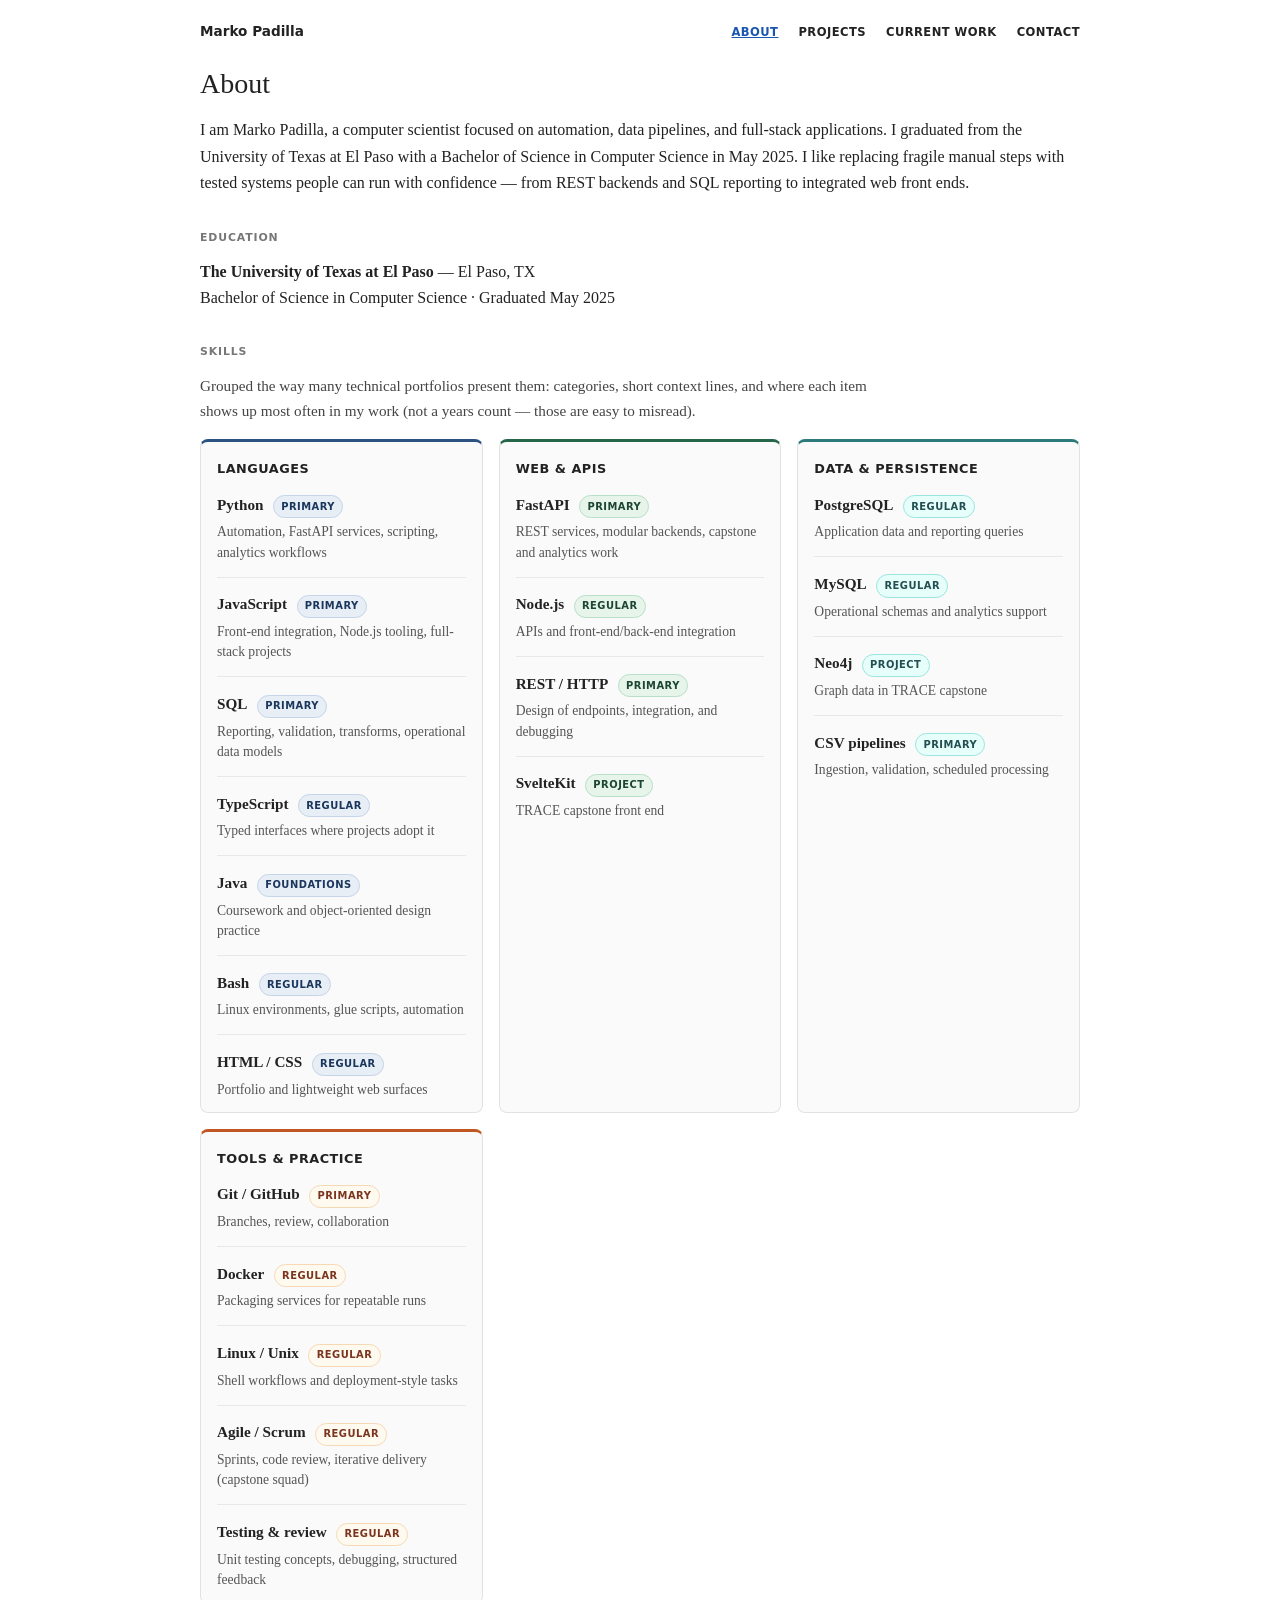
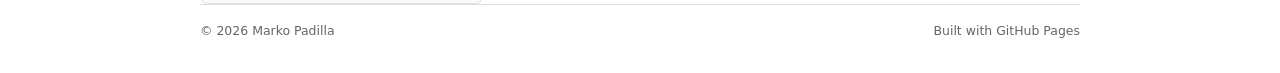
==== about.html @ afd7d0a5 "remove fedex experience from about me" ====
<!DOCTYPE html>
<html lang="en">
<head>
  <meta charset="utf-8">
  <meta name="viewport" content="width=device-width, initial-scale=1">
  <title>About — Marko Padilla</title>
  <link rel="stylesheet" href="styles.css">
</head>
<body>
  <div class="page page--wide">
    <nav class="top-nav" aria-label="Main">
      <a class="nav-brand" href="index.html">Marko Padilla</a>
      <ul class="nav-links">
        <li><a href="about.html" aria-current="page">About</a></li>
        <li><a href="projects.html">Projects</a></li>
        <li><a href="current.html">Current work</a></li>
        <li><a href="contact.html">Contact</a></li>
      </ul>
    </nav>

    <main class="inner-page inner-page--wide">
      <h1 class="page-title">About</h1>

      <p>
        I am Marko Padilla, a computer scientist focused on automation, data pipelines, and
        full-stack applications. I graduated from the University of Texas at El Paso with a
        Bachelor of Science in Computer Science in May 2025. I like replacing fragile manual steps
        with tested systems people can run with confidence — from REST backends and SQL reporting
        to integrated web front ends.
      </p>

      <h2 class="section-label">Education</h2>
      <p>
        <strong>The University of Texas at El Paso</strong> — El Paso, TX<br>
        Bachelor of Science in Computer Science · Graduated May 2025
      </p>

      <h2 class="section-label" id="skills">Skills</h2>
      <p class="skills-intro">
        Grouped the way many technical portfolios present them: categories, short context lines,
        and where each item shows up most often in my work (not a years count — those are easy to misread).
      </p>

      <div class="skills-grid">
        <article class="skill-card skill-card--lang">
          <h3 class="skill-card-heading">Languages</h3>
          <ul class="skill-items">
            <li>
              <div class="skill-row">
                <span class="skill-name">Python</span>
                <span class="skill-badge">Primary</span>
              </div>
              <p class="skill-note">Automation, FastAPI services, scripting, analytics workflows</p>
            </li>
            <li>
              <div class="skill-row">
                <span class="skill-name">JavaScript</span>
                <span class="skill-badge">Primary</span>
              </div>
              <p class="skill-note">Front-end integration, Node.js tooling, full-stack projects</p>
            </li>
            <li>
              <div class="skill-row">
                <span class="skill-name">SQL</span>
                <span class="skill-badge">Primary</span>
              </div>
              <p class="skill-note">Reporting, validation, transforms, operational data models</p>
            </li>
            <li>
              <div class="skill-row">
                <span class="skill-name">TypeScript</span>
                <span class="skill-badge">Regular</span>
              </div>
              <p class="skill-note">Typed interfaces where projects adopt it</p>
            </li>
            <li>
              <div class="skill-row">
                <span class="skill-name">Java</span>
                <span class="skill-badge">Foundations</span>
              </div>
              <p class="skill-note">Coursework and object-oriented design practice</p>
            </li>
            <li>
              <div class="skill-row">
                <span class="skill-name">Bash</span>
                <span class="skill-badge">Regular</span>
              </div>
              <p class="skill-note">Linux environments, glue scripts, automation</p>
            </li>
            <li>
              <div class="skill-row">
                <span class="skill-name">HTML / CSS</span>
                <span class="skill-badge">Regular</span>
              </div>
              <p class="skill-note">Portfolio and lightweight web surfaces</p>
            </li>
          </ul>
        </article>

        <article class="skill-card skill-card--web">
          <h3 class="skill-card-heading">Web &amp; APIs</h3>
          <ul class="skill-items">
            <li>
              <div class="skill-row">
                <span class="skill-name">FastAPI</span>
                <span class="skill-badge">Primary</span>
              </div>
              <p class="skill-note">REST services, modular backends, capstone and analytics work</p>
            </li>
            <li>
              <div class="skill-row">
                <span class="skill-name">Node.js</span>
                <span class="skill-badge">Regular</span>
              </div>
              <p class="skill-note">APIs and front-end/back-end integration</p>
            </li>
            <li>
              <div class="skill-row">
                <span class="skill-name">REST / HTTP</span>
                <span class="skill-badge">Primary</span>
              </div>
              <p class="skill-note">Design of endpoints, integration, and debugging</p>
            </li>
            <li>
              <div class="skill-row">
                <span class="skill-name">SvelteKit</span>
                <span class="skill-badge">Project</span>
              </div>
              <p class="skill-note">TRACE capstone front end</p>
            </li>
          </ul>
        </article>

        <article class="skill-card skill-card--data">
          <h3 class="skill-card-heading">Data &amp; persistence</h3>
          <ul class="skill-items">
            <li>
              <div class="skill-row">
                <span class="skill-name">PostgreSQL</span>
                <span class="skill-badge">Regular</span>
              </div>
              <p class="skill-note">Application data and reporting queries</p>
            </li>
            <li>
              <div class="skill-row">
                <span class="skill-name">MySQL</span>
                <span class="skill-badge">Regular</span>
              </div>
              <p class="skill-note">Operational schemas and analytics support</p>
            </li>
            <li>
              <div class="skill-row">
                <span class="skill-name">Neo4j</span>
                <span class="skill-badge">Project</span>
              </div>
              <p class="skill-note">Graph data in TRACE capstone</p>
            </li>
            <li>
              <div class="skill-row">
                <span class="skill-name">CSV pipelines</span>
                <span class="skill-badge">Primary</span>
              </div>
              <p class="skill-note">Ingestion, validation, scheduled processing</p>
            </li>
          </ul>
        </article>

        <article class="skill-card skill-card--tools">
          <h3 class="skill-card-heading">Tools &amp; practice</h3>
          <ul class="skill-items">
            <li>
              <div class="skill-row">
                <span class="skill-name">Git / GitHub</span>
                <span class="skill-badge">Primary</span>
              </div>
              <p class="skill-note">Branches, review, collaboration</p>
            </li>
            <li>
              <div class="skill-row">
                <span class="skill-name">Docker</span>
                <span class="skill-badge">Regular</span>
              </div>
              <p class="skill-note">Packaging services for repeatable runs</p>
            </li>
            <li>
              <div class="skill-row">
                <span class="skill-name">Linux / Unix</span>
                <span class="skill-badge">Regular</span>
              </div>
              <p class="skill-note">Shell workflows and deployment-style tasks</p>
            </li>
            <li>
              <div class="skill-row">
                <span class="skill-name">Agile / Scrum</span>
                <span class="skill-badge">Regular</span>
              </div>
              <p class="skill-note">Sprints, code review, iterative delivery (capstone squad)</p>
            </li>
            <li>
              <div class="skill-row">
                <span class="skill-name">Testing &amp; review</span>
                <span class="skill-badge">Regular</span>
              </div>
              <p class="skill-note">Unit testing concepts, debugging, structured feedback</p>
            </li>
          </ul>
        </article>
      </div>
    </main>

    <footer class="site-footer">
      <p class="footer-left">
        © 2026 Marko Padilla
      </p>
      <p class="footer-right">Built with GitHub Pages</p>
    </footer>
  </div>
</body>
</html>
---- styles.css ----
/* Inspired by a clean academic layout — tweak colors and fonts here */

html {
  height: 100%;
  scroll-behavior: smooth;
}

* {
  box-sizing: border-box;
}

body {
  margin: 0;
  min-height: 100%;
  display: flex;
  flex-direction: column;
  font-family: Georgia, "Times New Roman", serif;
  font-size: 1rem;
  line-height: 1.65;
  color: #222;
  background: #fff;
}

.page {
  flex: 1;
  display: flex;
  flex-direction: column;
  width: 100%;
  min-height: 100vh;
  max-width: 52rem;
  margin: 0 auto;
  padding: 1.25rem 1.5rem 2rem;
}

/* ——— Top navigation ——— */

.top-nav {
  display: flex;
  flex-wrap: wrap;
  align-items: baseline;
  justify-content: space-between;
  gap: 0.75rem 1.5rem;
  padding-bottom: 1.5rem;
  font-family: system-ui, -apple-system, "Segoe UI", Roboto, sans-serif;
  font-size: 0.85rem;
}

.nav-brand {
  font-weight: 600;
  color: #222;
  text-decoration: none;
}

.nav-brand:hover {
  text-decoration: underline;
}

.nav-links {
  display: flex;
  flex-wrap: wrap;
  gap: 0.75rem 1.25rem;
  list-style: none;
  margin: 0;
  padding: 0;
}

.nav-links a {
  color: #222;
  text-decoration: none;
  letter-spacing: 0.04em;
  text-transform: uppercase;
  font-size: 0.72rem;
  font-weight: 600;
}

.nav-links a:hover {
  text-decoration: underline;
}

.nav-links a[aria-current="page"] {
  color: #1a56b0;
  text-decoration: underline;
}

/* ——— Inner pages (about, projects, …) ——— */

.inner-page {
  max-width: 40rem;
}

.page-title {
  font-size: clamp(1.35rem, 3vw, 1.75rem);
  font-weight: normal;
  margin: 0 0 1rem;
  line-height: 1.25;
}

.inner-page p {
  margin: 0.75rem 0 0;
}

.inner-page p:first-of-type {
  margin-top: 0;
}

.inner-page .plain-list {
  margin-top: 0.5rem;
}

.inner-page h2.section-label {
  margin-top: 2rem;
}

.inner-page .update-meta:first-of-type {
  margin-top: 0.5rem !important;
}

.page--wide {
  max-width: 58rem;
}

.inner-page--wide {
  max-width: none;
}

/* ——— Skills grid (About page) ——— */

.skills-intro {
  font-size: 0.95rem;
  color: #444;
  max-width: 44rem;
}

.skills-grid {
  display: grid;
  grid-template-columns: repeat(auto-fill, minmax(15.5rem, 1fr));
  gap: 1rem;
  margin-top: 1rem;
}

.skill-card {
  --accent: #4a6fa5;
  background: #fafafa;
  border: 1px solid #e2e2e2;
  border-radius: 8px;
  padding: 1rem 1rem 0.75rem;
  border-top: 3px solid var(--accent);
}

.skill-card--lang {
  --accent: #2c5282;
}

.skill-card--web {
  --accent: #276749;
}

.skill-card--data {
  --accent: #2c7a7b;
}

.skill-card--tools {
  --accent: #c05621;
}

.skill-card-heading {
  font-family: system-ui, -apple-system, "Segoe UI", Roboto, sans-serif;
  font-size: 0.8rem;
  font-weight: 700;
  letter-spacing: 0.04em;
  text-transform: uppercase;
  margin: 0 0 0.75rem;
  color: #222;
}

.skill-items {
  list-style: none;
  margin: 0;
  padding: 0;
}

.skill-items > li {
  padding-bottom: 0.85rem;
  margin-bottom: 0.85rem;
  border-bottom: 1px solid #e8e8e8;
}

.skill-items > li:last-child {
  border-bottom: none;
  margin-bottom: 0;
  padding-bottom: 0;
}

.skill-row {
  display: flex;
  flex-wrap: wrap;
  align-items: baseline;
  gap: 0.4rem 0.6rem;
}

.skill-name {
  font-weight: bold;
  font-size: 0.95rem;
}

.skill-badge {
  font-family: system-ui, -apple-system, "Segoe UI", Roboto, sans-serif;
  font-size: 0.62rem;
  font-weight: 600;
  letter-spacing: 0.05em;
  text-transform: uppercase;
  padding: 0.15rem 0.45rem;
  border-radius: 999px;
  background: #e8eef5;
  color: #1a365d;
  border: 1px solid #c5d4e8;
}

.skill-card--web .skill-badge {
  background: #e6f4ea;
  color: #1c4532;
  border-color: #b8e0c8;
}

.skill-card--data .skill-badge {
  background: #e6fffa;
  color: #234e52;
  border-color: #9ae6de;
}

.skill-card--tools .skill-badge {
  background: #fffaf0;
  color: #7b341e;
  border-color: #f6d9b4;
}

.skill-note {
  margin: 0.25rem 0 0 !important;
  font-size: 0.85rem;
  color: #555;
  line-height: 1.5;
}

/* ——— Hero (no photo — text only) ——— */

.hero-title {
  font-size: clamp(1.75rem, 4vw, 2.35rem);
  font-weight: normal;
  margin: 0 0 0.35rem;
  line-height: 1.2;
}

.hero-sub {
  margin: 0 0 1.25rem;
  font-family: system-ui, -apple-system, "Segoe UI", Roboto, sans-serif;
  font-size: 0.72rem;
  font-weight: 600;
  letter-spacing: 0.06em;
  text-transform: uppercase;
  color: #1a56b0;
  line-height: 1.5;
  max-width: 36rem;
}

.hero-intro {
  max-width: 36rem;
}

.hero-intro p {
  margin: 0 0 1.25rem;
}

.hero-intro a {
  color: #1a56b0;
}

.hero--home {
  flex: 1 1 auto;
  display: flex;
  flex-direction: column;
}

.hero--home .hero-sub {
  margin-bottom: 1.25rem;
}

.home-facts {
  list-style: none;
  margin: 0 0 1.75rem;
  padding: 0;
  display: flex;
  flex-wrap: wrap;
  align-items: center;
  gap: 0.35rem 0.75rem;
  font-family: system-ui, -apple-system, "Segoe UI", Roboto, sans-serif;
  font-size: 0.72rem;
  font-weight: 600;
  letter-spacing: 0.05em;
  text-transform: uppercase;
  color: #555;
}

.home-facts li {
  display: inline-flex;
  align-items: center;
  margin: 0;
}

.home-facts li:not(:last-child)::after {
  content: "·";
  margin-left: 0.75rem;
  color: #c0c0c0;
  font-weight: 400;
}

.home-pillars {
  display: grid;
  gap: 1rem;
  margin-bottom: 1.75rem;
}

@media (min-width: 42rem) {
  .home-pillars {
    grid-template-columns: repeat(3, 1fr);
  }
}

.home-pillar {
  margin: 0;
  padding: 1rem;
  border: 1px solid #e5e5e5;
  border-radius: 6px;
  background: #fafafa;
}

.home-pillar-title {
  font-family: system-ui, -apple-system, "Segoe UI", Roboto, sans-serif;
  font-size: 0.72rem;
  font-weight: 700;
  letter-spacing: 0.06em;
  text-transform: uppercase;
  color: #333;
  margin: 0 0 0.5rem;
}

.home-pillar p {
  margin: 0;
  font-size: 0.92rem;
  color: #444;
  line-height: 1.5;
}

.home-map {
  display: grid;
  gap: 0.65rem;
  margin-top: auto;
  padding-top: 0.25rem;
}

@media (min-width: 38rem) {
  .home-map {
    grid-template-columns: repeat(2, 1fr);
  }
}

.home-map-link {
  display: block;
  padding: 0.85rem 1rem;
  border: 1px solid #e0e0e0;
  border-radius: 6px;
  text-decoration: none;
  color: inherit;
  background: #fff;
  transition: border-color 0.15s ease, box-shadow 0.15s ease;
}

.home-map-link:hover {
  border-color: #1a56b0;
  box-shadow: 0 1px 5px rgba(0, 0, 0, 0.06);
}

.home-map-name {
  display: block;
  font-family: system-ui, -apple-system, "Segoe UI", Roboto, sans-serif;
  font-size: 0.72rem;
  font-weight: 700;
  letter-spacing: 0.06em;
  text-transform: uppercase;
  color: #1a56b0;
  margin-bottom: 0.3rem;
}

.home-map-blurb {
  display: block;
  font-size: 0.88rem;
  color: #555;
  line-height: 1.45;
}

/* ——— Buttons ——— */

.btn-row {
  display: flex;
  flex-wrap: wrap;
  gap: 0.6rem;
  margin-top: 0.25rem;
}

.btn {
  display: inline-block;
  padding: 0.45rem 0.9rem;
  font-family: system-ui, -apple-system, "Segoe UI", Roboto, sans-serif;
  font-size: 0.68rem;
  font-weight: 600;
  letter-spacing: 0.06em;
  text-transform: uppercase;
  text-decoration: none;
  border-radius: 2px;
  border: 1px solid transparent;
}

.btn-primary {
  background: #1e3a5f;
  color: #fff;
  border-color: #1e3a5f;
}

.btn-primary:hover {
  background: #152a45;
  border-color: #152a45;
}

.btn-outline {
  background: #fff;
  color: #333;
  border-color: #c8c8c8;
}

.btn-outline:hover {
  border-color: #999;
  background: #fafafa;
}

/* ——— Dividers & sections ——— */

.rule {
  border: none;
  border-top: 1px solid #ddd;
  margin: 2rem 0;
}

.section-label {
  font-family: system-ui, -apple-system, "Segoe UI", Roboto, sans-serif;
  font-size: 0.68rem;
  font-weight: 600;
  letter-spacing: 0.08em;
  text-transform: uppercase;
  color: #777;
  margin: 0 0 0.75rem;
}

.content-block {
  margin-bottom: 2rem;
}

.content-block p {
  margin: 0.5rem 0 0;
  max-width: 40rem;
}

.content-block p:first-of-type {
  margin-top: 0;
}

.plain-list {
  margin: 0.25rem 0 0;
  padding-left: 1.2rem;
  max-width: 40rem;
}

.plain-list li {
  margin-bottom: 0.35rem;
}

a {
  color: #1a56b0;
}

a:hover {
  text-decoration: none;
}

/* “News” style blocks for current work */

.update-meta {
  margin: 1.25rem 0 0 !important;
  font-family: system-ui, -apple-system, "Segoe UI", Roboto, sans-serif;
  font-size: 0.75rem;
  color: #666;
}

.update-meta:first-of-type {
  margin-top: 0 !important;
}

.update-tag {
  text-transform: uppercase;
  letter-spacing: 0.04em;
  font-weight: 600;
}

.update-title {
  margin: 0.15rem 0 0.35rem !important;
  font-weight: bold;
}

/* ——— Contact page ——— */

.inner-page--contact {
  max-width: 40rem;
}

.contact-intro {
  margin: 0 0 1.25rem;
  color: #444;
}

.contact-email-block {
  display: block;
  padding: 1.1rem 1.2rem;
  margin-bottom: 1.75rem;
  background: #1e3a5f;
  color: #fff;
  text-decoration: none;
  border-radius: 6px;
  border: 1px solid #152a45;
}

.contact-email-block:hover {
  background: #152a45;
  color: #fff;
}

.contact-email-label {
  display: block;
  font-family: system-ui, -apple-system, "Segoe UI", Roboto, sans-serif;
  font-size: 0.68rem;
  font-weight: 600;
  letter-spacing: 0.08em;
  text-transform: uppercase;
  opacity: 0.88;
  margin-bottom: 0.4rem;
}

.contact-email-address {
  font-size: 1.08rem;
  font-weight: 600;
  word-break: break-word;
}

.contact-tiles {
  display: grid;
  gap: 0.75rem;
}

@media (min-width: 42rem) {
  .contact-tiles {
    grid-template-columns: repeat(3, 1fr);
  }
}

.contact-tile {
  display: flex;
  flex-direction: column;
  gap: 0.35rem;
  min-height: 7.5rem;
  padding: 1rem;
  border: 1px solid #ddd;
  border-radius: 6px;
  background: #fafafa;
  text-decoration: none;
  color: #222;
  transition: border-color 0.15s ease, background 0.15s ease;
}

.contact-tile:hover {
  border-color: #1a56b0;
  background: #f5f8fc;
}

.contact-tile-title {
  font-family: system-ui, -apple-system, "Segoe UI", Roboto, sans-serif;
  font-weight: 700;
  font-size: 0.88rem;
  color: #1a56b0;
}

.contact-tile-desc {
  font-size: 0.86rem;
  color: #444;
  line-height: 1.45;
  flex: 1;
}

.contact-tile-url {
  font-family: system-ui, -apple-system, "Segoe UI", Roboto, sans-serif;
  font-size: 0.68rem;
  color: #666;
  word-break: break-all;
  line-height: 1.35;
}

/* ——— Footer ——— */

.site-footer {
  display: flex;
  flex-wrap: wrap;
  justify-content: space-between;
  align-items: center;
  gap: 0.75rem 1rem;
  margin-top: auto;
  padding-top: 1rem;
  border-top: 1px solid #ddd;
  font-family: system-ui, -apple-system, "Segoe UI", Roboto, sans-serif;
  font-size: 0.78rem;
  color: #666;
}

.site-footer p {
  margin: 0;
}

.footer-left {
  flex: 1 1 auto;
  min-width: min(100%, 12rem);
}

.footer-right {
  flex: 0 0 auto;
  text-align: right;
}

@media (max-width: 36rem) {
  .site-footer {
    flex-direction: column;
    align-items: flex-start;
  }

  .footer-right {
    text-align: left;
  }
}
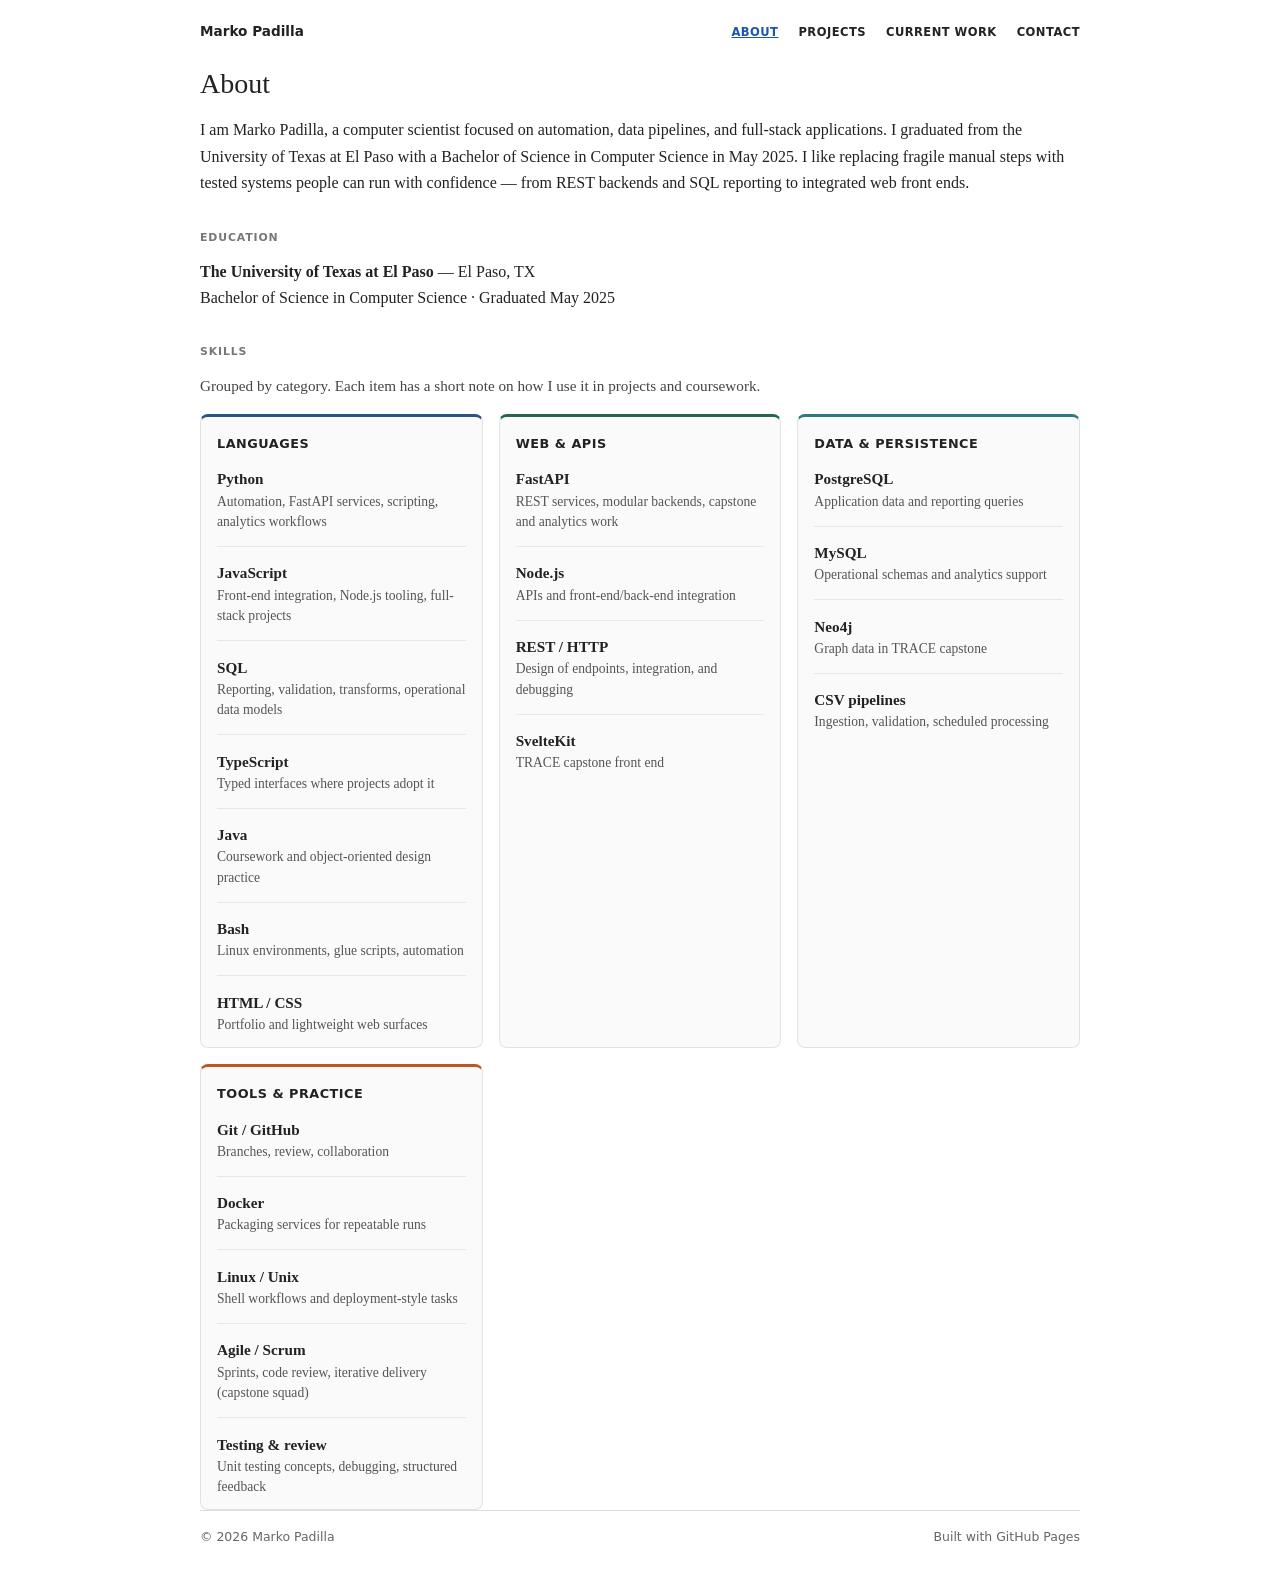
==== commit 3dd4fc0e: "about and styles updates" ====
--- a/about.html
+++ b/about.html
@@ -37,8 +37,7 @@
 
       <h2 class="section-label" id="skills">Skills</h2>
       <p class="skills-intro">
-        Grouped the way many technical portfolios present them: categories, short context lines,
-        and where each item shows up most often in my work (not a years count — those are easy to misread).
+        Grouped by category. Each item has a short note on how I use it in projects and coursework.
       </p>
 
       <div class="skills-grid">
@@ -46,52 +45,31 @@
           <h3 class="skill-card-heading">Languages</h3>
           <ul class="skill-items">
             <li>
-              <div class="skill-row">
-                <span class="skill-name">Python</span>
-                <span class="skill-badge">Primary</span>
-              </div>
+              <p class="skill-name">Python</p>
               <p class="skill-note">Automation, FastAPI services, scripting, analytics workflows</p>
             </li>
             <li>
-              <div class="skill-row">
-                <span class="skill-name">JavaScript</span>
-                <span class="skill-badge">Primary</span>
-              </div>
+              <p class="skill-name">JavaScript</p>
               <p class="skill-note">Front-end integration, Node.js tooling, full-stack projects</p>
             </li>
             <li>
-              <div class="skill-row">
-                <span class="skill-name">SQL</span>
-                <span class="skill-badge">Primary</span>
-              </div>
+              <p class="skill-name">SQL</p>
               <p class="skill-note">Reporting, validation, transforms, operational data models</p>
             </li>
             <li>
-              <div class="skill-row">
-                <span class="skill-name">TypeScript</span>
-                <span class="skill-badge">Regular</span>
-              </div>
+              <p class="skill-name">TypeScript</p>
               <p class="skill-note">Typed interfaces where projects adopt it</p>
             </li>
             <li>
-              <div class="skill-row">
-                <span class="skill-name">Java</span>
-                <span class="skill-badge">Foundations</span>
-              </div>
+              <p class="skill-name">Java</p>
               <p class="skill-note">Coursework and object-oriented design practice</p>
             </li>
             <li>
-              <div class="skill-row">
-                <span class="skill-name">Bash</span>
-                <span class="skill-badge">Regular</span>
-              </div>
+              <p class="skill-name">Bash</p>
               <p class="skill-note">Linux environments, glue scripts, automation</p>
             </li>
             <li>
-              <div class="skill-row">
-                <span class="skill-name">HTML / CSS</span>
-                <span class="skill-badge">Regular</span>
-              </div>
+              <p class="skill-name">HTML / CSS</p>
               <p class="skill-note">Portfolio and lightweight web surfaces</p>
             </li>
           </ul>
@@ -101,31 +79,19 @@
           <h3 class="skill-card-heading">Web &amp; APIs</h3>
           <ul class="skill-items">
             <li>
-              <div class="skill-row">
-                <span class="skill-name">FastAPI</span>
-                <span class="skill-badge">Primary</span>
-              </div>
+              <p class="skill-name">FastAPI</p>
               <p class="skill-note">REST services, modular backends, capstone and analytics work</p>
             </li>
             <li>
-              <div class="skill-row">
-                <span class="skill-name">Node.js</span>
-                <span class="skill-badge">Regular</span>
-              </div>
+              <p class="skill-name">Node.js</p>
               <p class="skill-note">APIs and front-end/back-end integration</p>
             </li>
             <li>
-              <div class="skill-row">
-                <span class="skill-name">REST / HTTP</span>
-                <span class="skill-badge">Primary</span>
-              </div>
+              <p class="skill-name">REST / HTTP</p>
               <p class="skill-note">Design of endpoints, integration, and debugging</p>
             </li>
             <li>
-              <div class="skill-row">
-                <span class="skill-name">SvelteKit</span>
-                <span class="skill-badge">Project</span>
-              </div>
+              <p class="skill-name">SvelteKit</p>
               <p class="skill-note">TRACE capstone front end</p>
             </li>
           </ul>
@@ -135,31 +101,19 @@
           <h3 class="skill-card-heading">Data &amp; persistence</h3>
           <ul class="skill-items">
             <li>
-              <div class="skill-row">
-                <span class="skill-name">PostgreSQL</span>
-                <span class="skill-badge">Regular</span>
-              </div>
+              <p class="skill-name">PostgreSQL</p>
               <p class="skill-note">Application data and reporting queries</p>
             </li>
             <li>
-              <div class="skill-row">
-                <span class="skill-name">MySQL</span>
-                <span class="skill-badge">Regular</span>
-              </div>
+              <p class="skill-name">MySQL</p>
               <p class="skill-note">Operational schemas and analytics support</p>
             </li>
             <li>
-              <div class="skill-row">
-                <span class="skill-name">Neo4j</span>
-                <span class="skill-badge">Project</span>
-              </div>
+              <p class="skill-name">Neo4j</p>
               <p class="skill-note">Graph data in TRACE capstone</p>
             </li>
             <li>
-              <div class="skill-row">
-                <span class="skill-name">CSV pipelines</span>
-                <span class="skill-badge">Primary</span>
-              </div>
+              <p class="skill-name">CSV pipelines</p>
               <p class="skill-note">Ingestion, validation, scheduled processing</p>
             </li>
           </ul>
@@ -169,38 +123,23 @@
           <h3 class="skill-card-heading">Tools &amp; practice</h3>
           <ul class="skill-items">
             <li>
-              <div class="skill-row">
-                <span class="skill-name">Git / GitHub</span>
-                <span class="skill-badge">Primary</span>
-              </div>
+              <p class="skill-name">Git / GitHub</p>
               <p class="skill-note">Branches, review, collaboration</p>
             </li>
             <li>
-              <div class="skill-row">
-                <span class="skill-name">Docker</span>
-                <span class="skill-badge">Regular</span>
-              </div>
+              <p class="skill-name">Docker</p>
               <p class="skill-note">Packaging services for repeatable runs</p>
             </li>
             <li>
-              <div class="skill-row">
-                <span class="skill-name">Linux / Unix</span>
-                <span class="skill-badge">Regular</span>
-              </div>
+              <p class="skill-name">Linux / Unix</p>
               <p class="skill-note">Shell workflows and deployment-style tasks</p>
             </li>
             <li>
-              <div class="skill-row">
-                <span class="skill-name">Agile / Scrum</span>
-                <span class="skill-badge">Regular</span>
-              </div>
+              <p class="skill-name">Agile / Scrum</p>
               <p class="skill-note">Sprints, code review, iterative delivery (capstone squad)</p>
             </li>
             <li>
-              <div class="skill-row">
-                <span class="skill-name">Testing &amp; review</span>
-                <span class="skill-badge">Regular</span>
-              </div>
+              <p class="skill-name">Testing &amp; review</p>
               <p class="skill-note">Unit testing concepts, debugging, structured feedback</p>
             </li>
           </ul>
--- a/styles.css
+++ b/styles.css
@@ -191,51 +191,14 @@
   padding-bottom: 0;
 }
 
-.skill-row {
-  display: flex;
-  flex-wrap: wrap;
-  align-items: baseline;
-  gap: 0.4rem 0.6rem;
-}
-
 .skill-name {
+  margin: 0 0 0.2rem;
   font-weight: bold;
   font-size: 0.95rem;
 }
 
-.skill-badge {
-  font-family: system-ui, -apple-system, "Segoe UI", Roboto, sans-serif;
-  font-size: 0.62rem;
-  font-weight: 600;
-  letter-spacing: 0.05em;
-  text-transform: uppercase;
-  padding: 0.15rem 0.45rem;
-  border-radius: 999px;
-  background: #e8eef5;
-  color: #1a365d;
-  border: 1px solid #c5d4e8;
-}
-
-.skill-card--web .skill-badge {
-  background: #e6f4ea;
-  color: #1c4532;
-  border-color: #b8e0c8;
-}
-
-.skill-card--data .skill-badge {
-  background: #e6fffa;
-  color: #234e52;
-  border-color: #9ae6de;
-}
-
-.skill-card--tools .skill-badge {
-  background: #fffaf0;
-  color: #7b341e;
-  border-color: #f6d9b4;
-}
-
 .skill-note {
-  margin: 0.25rem 0 0 !important;
+  margin: 0 !important;
   font-size: 0.85rem;
   color: #555;
   line-height: 1.5;
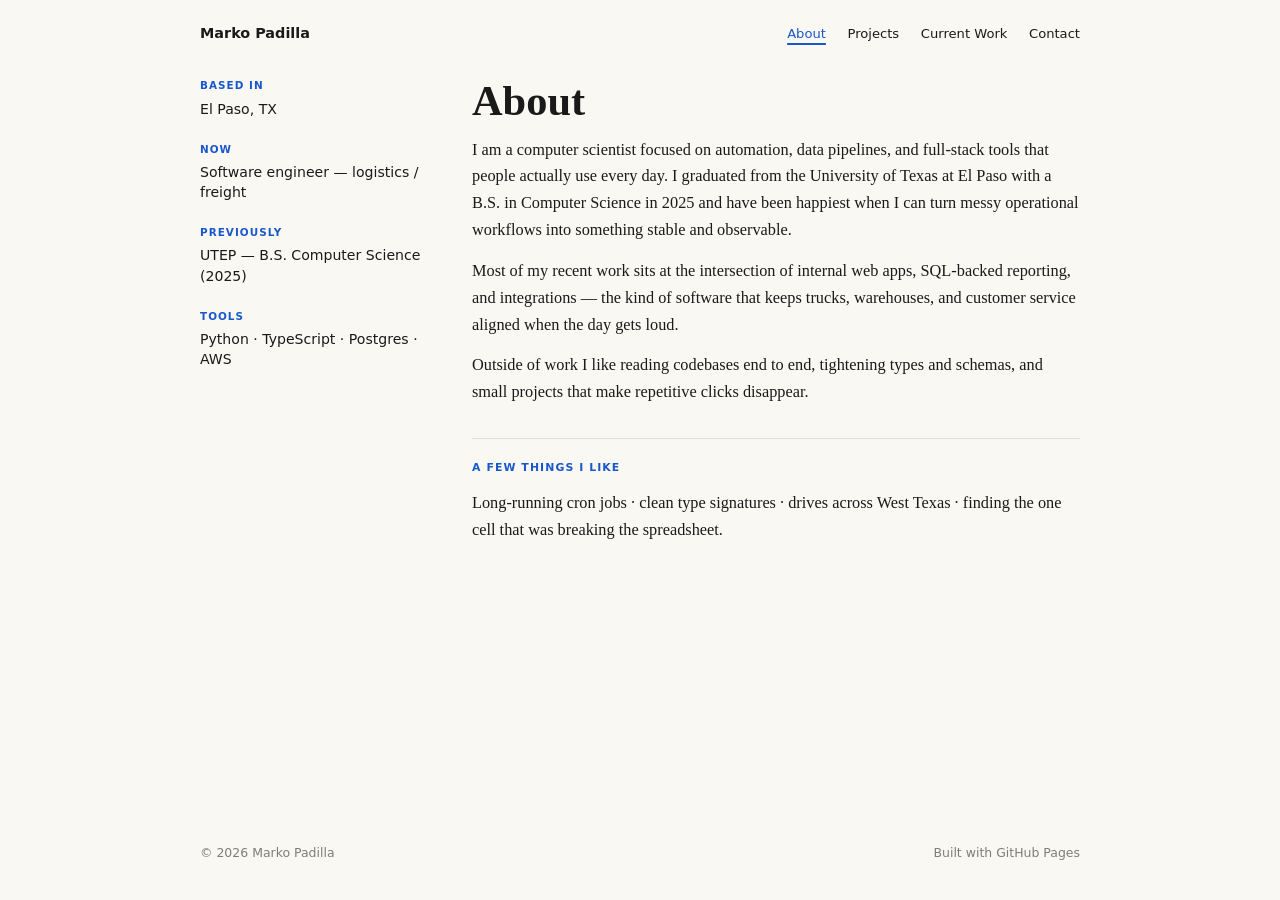
==== commit ced19f92: "about and styles updates major updates" ====
--- a/about.html
+++ b/about.html
@@ -13,144 +13,62 @@
       <ul class="nav-links">
         <li><a href="about.html" aria-current="page">About</a></li>
         <li><a href="projects.html">Projects</a></li>
-        <li><a href="current.html">Current work</a></li>
+        <li><a href="current.html">Current Work</a></li>
         <li><a href="contact.html">Contact</a></li>
       </ul>
     </nav>
 
     <main class="inner-page inner-page--wide">
-      <h1 class="page-title">About</h1>
+      <div class="about-layout">
+        <aside class="about-sidebar" aria-label="Quick facts">
+          <div class="meta-block">
+            <span class="meta-label">Based in</span>
+            <p class="meta-value">El Paso, TX</p>
+          </div>
+          <div class="meta-block">
+            <span class="meta-label">Now</span>
+            <p class="meta-value">Software engineer — logistics / freight</p>
+          </div>
+          <div class="meta-block">
+            <span class="meta-label">Previously</span>
+            <p class="meta-value">UTEP — B.S. Computer Science (2025)</p>
+          </div>
+          <div class="meta-block">
+            <span class="meta-label">Tools</span>
+            <p class="meta-value">Python · TypeScript · Postgres · AWS</p>
+          </div>
+        </aside>
 
-      <p>
-        I am Marko Padilla, a computer scientist focused on automation, data pipelines, and
-        full-stack applications. I graduated from the University of Texas at El Paso with a
-        Bachelor of Science in Computer Science in May 2025. I like replacing fragile manual steps
-        with tested systems people can run with confidence — from REST backends and SQL reporting
-        to integrated web front ends.
-      </p>
+        <div class="about-main">
+          <h1 class="page-title">About</h1>
+          <p>
+            I am a computer scientist focused on automation, data pipelines, and full-stack tools that
+            people actually use every day. I graduated from the University of Texas at El Paso with a
+            B.S. in Computer Science in 2025 and have been happiest when I can turn messy operational
+            workflows into something stable and observable.
+          </p>
+          <p>
+            Most of my recent work sits at the intersection of internal web apps, SQL-backed reporting,
+            and integrations — the kind of software that keeps trucks, warehouses, and customer service
+            aligned when the day gets loud.
+          </p>
+          <p>
+            Outside of work I like reading codebases end to end, tightening types and schemas, and
+            small projects that make repetitive clicks disappear.
+          </p>
 
-      <h2 class="section-label">Education</h2>
-      <p>
-        <strong>The University of Texas at El Paso</strong> — El Paso, TX<br>
-        Bachelor of Science in Computer Science · Graduated May 2025
-      </p>
+          <hr class="about-divider" aria-hidden="true">
 
-      <h2 class="section-label" id="skills">Skills</h2>
-      <p class="skills-intro">
-        Grouped by category. Each item has a short note on how I use it in projects and coursework.
-      </p>
-
-      <div class="skills-grid">
-        <article class="skill-card skill-card--lang">
-          <h3 class="skill-card-heading">Languages</h3>
-          <ul class="skill-items">
-            <li>
-              <p class="skill-name">Python</p>
-              <p class="skill-note">Automation, FastAPI services, scripting, analytics workflows</p>
-            </li>
-            <li>
-              <p class="skill-name">JavaScript</p>
-              <p class="skill-note">Front-end integration, Node.js tooling, full-stack projects</p>
-            </li>
-            <li>
-              <p class="skill-name">SQL</p>
-              <p class="skill-note">Reporting, validation, transforms, operational data models</p>
-            </li>
-            <li>
-              <p class="skill-name">TypeScript</p>
-              <p class="skill-note">Typed interfaces where projects adopt it</p>
-            </li>
-            <li>
-              <p class="skill-name">Java</p>
-              <p class="skill-note">Coursework and object-oriented design practice</p>
-            </li>
-            <li>
-              <p class="skill-name">Bash</p>
-              <p class="skill-note">Linux environments, glue scripts, automation</p>
-            </li>
-            <li>
-              <p class="skill-name">HTML / CSS</p>
-              <p class="skill-note">Portfolio and lightweight web surfaces</p>
-            </li>
-          </ul>
-        </article>
-
-        <article class="skill-card skill-card--web">
-          <h3 class="skill-card-heading">Web &amp; APIs</h3>
-          <ul class="skill-items">
-            <li>
-              <p class="skill-name">FastAPI</p>
-              <p class="skill-note">REST services, modular backends, capstone and analytics work</p>
-            </li>
-            <li>
-              <p class="skill-name">Node.js</p>
-              <p class="skill-note">APIs and front-end/back-end integration</p>
-            </li>
-            <li>
-              <p class="skill-name">REST / HTTP</p>
-              <p class="skill-note">Design of endpoints, integration, and debugging</p>
-            </li>
-            <li>
-              <p class="skill-name">SvelteKit</p>
-              <p class="skill-note">TRACE capstone front end</p>
-            </li>
-          </ul>
-        </article>
-
-        <article class="skill-card skill-card--data">
-          <h3 class="skill-card-heading">Data &amp; persistence</h3>
-          <ul class="skill-items">
-            <li>
-              <p class="skill-name">PostgreSQL</p>
-              <p class="skill-note">Application data and reporting queries</p>
-            </li>
-            <li>
-              <p class="skill-name">MySQL</p>
-              <p class="skill-note">Operational schemas and analytics support</p>
-            </li>
-            <li>
-              <p class="skill-name">Neo4j</p>
-              <p class="skill-note">Graph data in TRACE capstone</p>
-            </li>
-            <li>
-              <p class="skill-name">CSV pipelines</p>
-              <p class="skill-note">Ingestion, validation, scheduled processing</p>
-            </li>
-          </ul>
-        </article>
-
-        <article class="skill-card skill-card--tools">
-          <h3 class="skill-card-heading">Tools &amp; practice</h3>
-          <ul class="skill-items">
-            <li>
-              <p class="skill-name">Git / GitHub</p>
-              <p class="skill-note">Branches, review, collaboration</p>
-            </li>
-            <li>
-              <p class="skill-name">Docker</p>
-              <p class="skill-note">Packaging services for repeatable runs</p>
-            </li>
-            <li>
-              <p class="skill-name">Linux / Unix</p>
-              <p class="skill-note">Shell workflows and deployment-style tasks</p>
-            </li>
-            <li>
-              <p class="skill-name">Agile / Scrum</p>
-              <p class="skill-note">Sprints, code review, iterative delivery (capstone squad)</p>
-            </li>
-            <li>
-              <p class="skill-name">Testing &amp; review</p>
-              <p class="skill-note">Unit testing concepts, debugging, structured feedback</p>
-            </li>
-          </ul>
-        </article>
+          <h2 class="section-label">A few things I like</h2>
+          <p class="likes-line">
+            Long-running cron jobs · clean type signatures · drives across West Texas · finding the one cell that was breaking the spreadsheet.
+          </p>
+        </div>
       </div>
     </main>
 
     <footer class="site-footer">
-      <p class="footer-left">
-        © 2026 Marko Padilla
-      </p>
+      <p class="footer-left">© 2026 Marko Padilla</p>
       <p class="footer-right">Built with GitHub Pages</p>
     </footer>
   </div>
--- a/styles.css
+++ b/styles.css
@@ -1,11 +1,22 @@
-/* Inspired by a clean academic layout — tweak colors and fonts here */
+/* Palette: #1957CC accent, #1A1A1A text, #FAF8F3 background */
+
+:root {
+  --color-bg: #faf8f3;
+  --color-text: #1a1a1a;
+  --color-accent: #1957cc;
+  --color-rule: rgba(26, 26, 26, 0.12);
+  --font-serif: Georgia, "Times New Roman", serif;
+  --font-sans: system-ui, -apple-system, "Segoe UI", Roboto, sans-serif;
+}
 
 html {
   height: 100%;
   scroll-behavior: smooth;
 }
 
-* {
+*,
+*::before,
+*::after {
   box-sizing: border-box;
 }
 
@@ -14,11 +25,19 @@
   min-height: 100%;
   display: flex;
   flex-direction: column;
-  font-family: Georgia, "Times New Roman", serif;
+  font-family: var(--font-serif);
   font-size: 1rem;
   line-height: 1.65;
-  color: #222;
-  background: #fff;
+  color: var(--color-text);
+  background: var(--color-bg);
+}
+
+a {
+  color: var(--color-accent);
+}
+
+a:hover {
+  text-decoration: none;
 }
 
 .page {
@@ -27,12 +46,16 @@
   flex-direction: column;
   width: 100%;
   min-height: 100vh;
-  max-width: 52rem;
+  max-width: 58rem;
   margin: 0 auto;
-  padding: 1.25rem 1.5rem 2rem;
-}
-
-/* ——— Top navigation ——— */
+  padding: 1.35rem 1.5rem 2.25rem;
+}
+
+.page--wide {
+  max-width: 58rem;
+}
+
+/* ——— Navigation ——— */
 
 .top-nav {
   display: flex;
@@ -41,13 +64,13 @@
   justify-content: space-between;
   gap: 0.75rem 1.5rem;
   padding-bottom: 1.5rem;
-  font-family: system-ui, -apple-system, "Segoe UI", Roboto, sans-serif;
-  font-size: 0.85rem;
+  font-family: var(--font-sans);
+  font-size: 0.9rem;
 }
 
 .nav-brand {
   font-weight: 600;
-  color: #222;
+  color: var(--color-text);
   text-decoration: none;
 }
 
@@ -58,519 +81,630 @@
 .nav-links {
   display: flex;
   flex-wrap: wrap;
-  gap: 0.75rem 1.25rem;
+  gap: 0.75rem 1.35rem;
   list-style: none;
   margin: 0;
   padding: 0;
 }
 
 .nav-links a {
-  color: #222;
+  color: var(--color-text);
   text-decoration: none;
-  letter-spacing: 0.04em;
-  text-transform: uppercase;
-  font-size: 0.72rem;
-  font-weight: 600;
+  font-size: 0.82rem;
+  font-weight: 500;
 }
 
 .nav-links a:hover {
   text-decoration: underline;
+  text-underline-offset: 3px;
 }
 
 .nav-links a[aria-current="page"] {
-  color: #1a56b0;
+  color: var(--color-accent);
   text-decoration: underline;
-}
-
-/* ——— Inner pages (about, projects, …) ——— */
+  text-decoration-color: var(--color-accent);
+  text-decoration-thickness: 2px;
+  text-underline-offset: 5px;
+}
+
+/* ——— Home hero ——— */
+
+.hero--home {
+  flex: 1 1 auto;
+  display: flex;
+  flex-direction: column;
+}
+
+.hero-title {
+  font-family: var(--font-serif);
+  font-size: clamp(2.5rem, 7vw, 3.75rem);
+  font-weight: 700;
+  margin: 0 0 0.5rem;
+  line-height: 1.08;
+  color: var(--color-text);
+  letter-spacing: -0.02em;
+}
+
+.hero-sub {
+  margin: 0 0 1.25rem;
+  font-family: var(--font-sans);
+  font-size: 0.72rem;
+  font-weight: 600;
+  letter-spacing: 0.08em;
+  text-transform: uppercase;
+  color: var(--color-accent);
+  line-height: 1.55;
+  max-width: 40rem;
+}
+
+.hero-intro {
+  max-width: 38rem;
+}
+
+.hero-intro p {
+  margin: 0 0 1.5rem;
+  font-size: 1.05rem;
+}
+
+.hero-cta-row {
+  display: flex;
+  flex-wrap: wrap;
+  align-items: center;
+  gap: 1rem 1.25rem;
+  margin-bottom: 2.5rem;
+}
+
+.btn-primary {
+  display: inline-flex;
+  align-items: center;
+  gap: 0.35rem;
+  padding: 0.65rem 1.35rem;
+  font-family: var(--font-sans);
+  font-size: 0.8rem;
+  font-weight: 600;
+  text-decoration: none;
+  border-radius: 999px;
+  background: var(--color-text);
+  color: #fff;
+  border: 1px solid var(--color-text);
+}
+
+.btn-primary:hover {
+  opacity: 0.92;
+  color: #fff;
+}
+
+.hero-email-link {
+  font-family: var(--font-sans);
+  font-size: 0.88rem;
+  font-weight: 500;
+  text-decoration: underline;
+  text-underline-offset: 3px;
+}
+
+/* ——— Featured project (home) ——— */
+
+.rule {
+  border: none;
+  border-top: 1px solid var(--color-text);
+  margin: 0 0 1.25rem;
+  opacity: 0.35;
+}
+
+.featured-head {
+  display: flex;
+  flex-wrap: wrap;
+  justify-content: space-between;
+  align-items: baseline;
+  gap: 0.5rem 1rem;
+  margin-bottom: 1rem;
+}
+
+.featured-label {
+  font-family: var(--font-sans);
+  font-size: 0.68rem;
+  font-weight: 600;
+  letter-spacing: 0.1em;
+  text-transform: uppercase;
+  color: var(--color-accent);
+  margin: 0;
+}
+
+.featured-view-all {
+  font-family: var(--font-sans);
+  font-size: 0.82rem;
+  font-weight: 500;
+}
+
+.featured-project-title {
+  font-family: var(--font-serif);
+  font-size: 1.45rem;
+  font-weight: 700;
+  margin: 0 0 0.35rem;
+  display: flex;
+  flex-wrap: wrap;
+  justify-content: space-between;
+  align-items: baseline;
+  gap: 0.5rem 1rem;
+}
+
+.featured-year {
+  font-family: var(--font-sans);
+  font-size: 0.95rem;
+  font-weight: 500;
+  color: var(--color-text);
+}
+
+.featured-desc {
+  font-family: var(--font-sans);
+  font-size: 0.92rem;
+  line-height: 1.55;
+  margin: 0 0 1rem;
+  max-width: 40rem;
+  color: var(--color-text);
+}
+
+.tag-row {
+  display: flex;
+  flex-wrap: wrap;
+  gap: 0.5rem;
+}
+
+.tag-pill {
+  font-family: var(--font-sans);
+  font-size: 0.72rem;
+  font-weight: 500;
+  padding: 0.35rem 0.75rem;
+  border: 1px solid var(--color-text);
+  border-radius: 999px;
+  opacity: 0.85;
+}
+
+.scroll-hint {
+  margin-top: auto;
+  padding-top: 2.5rem;
+  display: flex;
+  justify-content: center;
+}
+
+.scroll-hint-btn {
+  width: 2.25rem;
+  height: 2.25rem;
+  border-radius: 50%;
+  border: 1px solid var(--color-text);
+  background: transparent;
+  color: var(--color-text);
+  cursor: pointer;
+  font-size: 1rem;
+  line-height: 1;
+  display: inline-flex;
+  align-items: center;
+  justify-content: center;
+  text-decoration: none;
+  opacity: 0.55;
+}
+
+.scroll-hint-btn:hover {
+  opacity: 1;
+  color: var(--color-text);
+}
+
+/* ——— Inner pages ——— */
 
 .inner-page {
+  flex: 1;
+}
+
+.page-title {
+  font-family: var(--font-serif);
+  font-size: clamp(2rem, 5vw, 2.65rem);
+  font-weight: 700;
+  margin: 0 0 0.65rem;
+  line-height: 1.15;
+  color: var(--color-text);
+}
+
+.page-lede {
+  font-family: var(--font-sans);
+  font-size: 0.95rem;
+  line-height: 1.55;
+  margin: 0 0 1.25rem;
+  max-width: 36rem;
+  color: var(--color-text);
+}
+
+.inner-page p {
+  margin: 0.85rem 0 0;
   max-width: 40rem;
-}
-
-.page-title {
-  font-size: clamp(1.35rem, 3vw, 1.75rem);
-  font-weight: normal;
-  margin: 0 0 1rem;
-  line-height: 1.25;
-}
-
-.inner-page p {
-  margin: 0.75rem 0 0;
 }
 
 .inner-page p:first-of-type {
   margin-top: 0;
 }
 
-.inner-page .plain-list {
-  margin-top: 0.5rem;
-}
-
-.inner-page h2.section-label {
-  margin-top: 2rem;
-}
-
-.inner-page .update-meta:first-of-type {
-  margin-top: 0.5rem !important;
-}
-
-.page--wide {
-  max-width: 58rem;
-}
-
 .inner-page--wide {
   max-width: none;
 }
 
-/* ——— Skills grid (About page) ——— */
-
-.skills-intro {
-  font-size: 0.95rem;
-  color: #444;
-  max-width: 44rem;
-}
-
-.skills-grid {
+/* ——— About: two columns, no photo ——— */
+
+.about-layout {
   display: grid;
-  grid-template-columns: repeat(auto-fill, minmax(15.5rem, 1fr));
-  gap: 1rem;
-  margin-top: 1rem;
-}
-
-.skill-card {
-  --accent: #4a6fa5;
-  background: #fafafa;
-  border: 1px solid #e2e2e2;
+  gap: 2rem 3rem;
+  margin-top: 0.5rem;
+}
+
+@media (min-width: 44rem) {
+  .about-layout {
+    grid-template-columns: minmax(11rem, 14rem) 1fr;
+    align-items: start;
+  }
+}
+
+.about-sidebar {
+  font-family: var(--font-sans);
+}
+
+.meta-block {
+  margin-bottom: 1.35rem;
+}
+
+.meta-block:last-child {
+  margin-bottom: 0;
+}
+
+.meta-label {
+  display: block;
+  font-size: 0.65rem;
+  font-weight: 600;
+  letter-spacing: 0.1em;
+  text-transform: uppercase;
+  color: var(--color-accent);
+  margin-bottom: 0.25rem;
+}
+
+.meta-value {
+  margin: 0;
+  font-size: 0.88rem;
+  line-height: 1.45;
+  color: var(--color-text);
+}
+
+.about-main {
+  min-width: 0;
+}
+
+.about-main > p {
+  font-size: 1.02rem;
+}
+
+.about-divider {
+  border: none;
+  border-top: 1px solid var(--color-rule);
+  margin: 2rem 0 1.25rem;
+}
+
+.section-label {
+  font-family: var(--font-sans);
+  font-size: 0.68rem;
+  font-weight: 600;
+  letter-spacing: 0.1em;
+  text-transform: uppercase;
+  color: var(--color-accent);
+  margin: 0 0 0.5rem;
+}
+
+.likes-line {
+  font-family: var(--font-serif);
+  font-size: 1rem;
+  line-height: 1.65;
+  margin: 0;
+  max-width: 40rem;
+}
+
+/* ——— Projects ——— */
+
+.project-filters {
+  display: flex;
+  flex-wrap: wrap;
+  gap: 0.5rem;
+  margin-bottom: 1.25rem;
+}
+
+.filter-btn {
+  font-family: var(--font-sans);
+  font-size: 0.78rem;
+  font-weight: 600;
+  padding: 0.45rem 1rem;
+  border-radius: 999px;
+  border: 1px solid var(--color-text);
+  background: transparent;
+  color: var(--color-text);
+  cursor: pointer;
+}
+
+.filter-btn:hover {
+  background: rgba(26, 26, 26, 0.04);
+}
+
+.filter-btn.is-active {
+  background: var(--color-text);
+  color: var(--color-bg);
+}
+
+.project-list {
+  border-top: 1px solid var(--color-rule);
+}
+
+.project-row {
+  display: grid;
+  grid-template-columns: 2.25rem 1fr auto;
+  gap: 0.75rem 1rem;
+  padding: 1.35rem 0;
+  border-bottom: 1px solid var(--color-rule);
+  align-items: start;
+  text-decoration: none;
+  color: inherit;
+}
+
+a.project-row {
+  cursor: pointer;
+}
+
+a.project-row:hover .project-row-title {
+  text-decoration: underline;
+  text-decoration-color: var(--color-accent);
+}
+
+article.project-row {
+  margin: 0;
+}
+
+.project-row.is-hidden {
+  display: none;
+}
+
+.project-row-index {
+  font-family: var(--font-sans);
+  font-size: 0.85rem;
+  font-weight: 600;
+  color: var(--color-accent);
+  padding-top: 0.15rem;
+}
+
+.project-row-body {
+  min-width: 0;
+}
+
+.project-row-title {
+  font-family: var(--font-sans);
+  font-size: 1.05rem;
+  font-weight: 700;
+  margin: 0 0 0.25rem;
+  color: var(--color-text);
+}
+
+.project-row-desc {
+  font-family: var(--font-sans);
+  font-size: 0.88rem;
+  line-height: 1.5;
+  margin: 0 0 0.4rem;
+  color: var(--color-text);
+  opacity: 0.92;
+}
+
+.project-row-tech {
+  font-family: var(--font-sans);
+  font-size: 0.78rem;
+  margin: 0;
+  color: var(--color-text);
+  opacity: 0.65;
+}
+
+.project-row-meta {
+  font-family: var(--font-sans);
+  font-size: 0.88rem;
+  font-weight: 500;
+  white-space: nowrap;
+  padding-top: 0.15rem;
+  color: var(--color-text);
+}
+
+@media (max-width: 36rem) {
+  .project-row {
+    grid-template-columns: 2rem 1fr;
+    grid-template-rows: auto auto;
+  }
+
+  .project-row-meta {
+    grid-column: 2 / -1;
+    justify-self: end;
+    padding-top: 0;
+  }
+}
+
+/* ——— Current work ——— */
+
+.stamp {
+  font-family: var(--font-sans);
+  font-size: 0.68rem;
+  font-weight: 600;
+  letter-spacing: 0.1em;
+  text-transform: uppercase;
+  color: var(--color-accent);
+  margin: 0 0 1.25rem;
+}
+
+.callout-box {
+  border-left: 4px solid var(--color-accent);
+  background: rgba(25, 87, 204, 0.06);
+  padding: 1rem 1.15rem;
+  margin: 0 0 1.5rem;
+  font-family: var(--font-sans);
+  font-size: 0.92rem;
+  line-height: 1.55;
+}
+
+.callout-box ul {
+  margin: 0;
+  padding-left: 1.1rem;
+}
+
+.current-intro {
+  font-size: 1.02rem;
+  max-width: 42rem;
+  margin: 0 0 2rem;
+}
+
+.current-grid {
+  display: grid;
+  gap: 1.75rem 2.5rem;
+}
+
+@media (min-width: 40rem) {
+  .current-grid {
+    grid-template-columns: 1fr 1fr;
+  }
+}
+
+.current-col .section-label {
+  margin-bottom: 0.65rem;
+}
+
+.current-list {
+  font-family: var(--font-sans);
+  font-size: 0.88rem;
+  line-height: 1.55;
+  margin: 0;
+  padding-left: 1.1rem;
+  color: var(--color-text);
+}
+
+.current-list li {
+  margin-bottom: 0.35rem;
+}
+
+.current-foot {
+  margin-top: 2.5rem;
+  padding-top: 1rem;
+  border-top: 1px solid var(--color-rule);
+  font-family: var(--font-sans);
+  font-size: 0.78rem;
+  color: var(--color-text);
+  opacity: 0.55;
+  display: flex;
+  flex-wrap: wrap;
+  gap: 0.5rem 1.25rem;
+  justify-content: space-between;
+}
+
+.current-foot a {
+  color: inherit;
+  text-decoration: underline;
+  text-underline-offset: 2px;
+}
+
+/* ——— Contact ——— */
+
+.contact-intro {
+  font-family: var(--font-serif);
+  font-size: 1.02rem;
+  line-height: 1.65;
+  margin: 0 0 1.75rem;
+  max-width: 32rem;
+  color: var(--color-text);
+}
+
+.contact-rows {
+  margin: 0 0 2rem;
+}
+
+.contact-row {
+  display: grid;
+  grid-template-columns: minmax(5rem, 8.5rem) 1fr;
+  gap: 0.35rem 1.5rem;
+  padding: 0.85rem 0;
+  border-bottom: 1px solid var(--color-rule);
+  font-family: var(--font-sans);
+  font-size: 0.9rem;
+}
+
+.contact-row:first-child {
+  border-top: 1px solid var(--color-rule);
+}
+
+.contact-row-label {
+  font-size: 0.68rem;
+  font-weight: 600;
+  letter-spacing: 0.1em;
+  text-transform: uppercase;
+  color: var(--color-accent);
+  padding-top: 0.2rem;
+}
+
+.contact-row-value {
+  margin: 0;
+  color: var(--color-text);
+}
+
+.contact-row-value a {
+  font-weight: 500;
+}
+
+.contact-banner {
+  display: flex;
+  flex-wrap: wrap;
+  align-items: center;
+  justify-content: space-between;
+  gap: 1.25rem 1.5rem;
+  background: var(--color-accent);
+  color: #fff;
+  padding: 1.35rem 1.5rem;
   border-radius: 8px;
-  padding: 1rem 1rem 0.75rem;
-  border-top: 3px solid var(--accent);
-}
-
-.skill-card--lang {
-  --accent: #2c5282;
-}
-
-.skill-card--web {
-  --accent: #276749;
-}
-
-.skill-card--data {
-  --accent: #2c7a7b;
-}
-
-.skill-card--tools {
-  --accent: #c05621;
-}
-
-.skill-card-heading {
-  font-family: system-ui, -apple-system, "Segoe UI", Roboto, sans-serif;
-  font-size: 0.8rem;
-  font-weight: 700;
-  letter-spacing: 0.04em;
+  margin-top: 0.5rem;
+}
+
+.contact-banner-text {
+  flex: 1 1 16rem;
+  min-width: min(100%, 14rem);
+}
+
+.contact-banner-kicker {
+  display: block;
+  font-family: var(--font-sans);
+  font-size: 0.65rem;
+  font-weight: 600;
+  letter-spacing: 0.12em;
   text-transform: uppercase;
-  margin: 0 0 0.75rem;
-  color: #222;
-}
-
-.skill-items {
-  list-style: none;
-  margin: 0;
-  padding: 0;
-}
-
-.skill-items > li {
-  padding-bottom: 0.85rem;
-  margin-bottom: 0.85rem;
-  border-bottom: 1px solid #e8e8e8;
-}
-
-.skill-items > li:last-child {
-  border-bottom: none;
-  margin-bottom: 0;
-  padding-bottom: 0;
-}
-
-.skill-name {
-  margin: 0 0 0.2rem;
-  font-weight: bold;
-  font-size: 0.95rem;
-}
-
-.skill-note {
-  margin: 0 !important;
-  font-size: 0.85rem;
-  color: #555;
-  line-height: 1.5;
-}
-
-/* ——— Hero (no photo — text only) ——— */
-
-.hero-title {
-  font-size: clamp(1.75rem, 4vw, 2.35rem);
-  font-weight: normal;
-  margin: 0 0 0.35rem;
-  line-height: 1.2;
-}
-
-.hero-sub {
-  margin: 0 0 1.25rem;
-  font-family: system-ui, -apple-system, "Segoe UI", Roboto, sans-serif;
-  font-size: 0.72rem;
-  font-weight: 600;
-  letter-spacing: 0.06em;
-  text-transform: uppercase;
-  color: #1a56b0;
-  line-height: 1.5;
-  max-width: 36rem;
-}
-
-.hero-intro {
-  max-width: 36rem;
-}
-
-.hero-intro p {
-  margin: 0 0 1.25rem;
-}
-
-.hero-intro a {
-  color: #1a56b0;
-}
-
-.hero--home {
-  flex: 1 1 auto;
-  display: flex;
-  flex-direction: column;
-}
-
-.hero--home .hero-sub {
-  margin-bottom: 1.25rem;
-}
-
-.home-facts {
-  list-style: none;
-  margin: 0 0 1.75rem;
-  padding: 0;
-  display: flex;
-  flex-wrap: wrap;
-  align-items: center;
-  gap: 0.35rem 0.75rem;
-  font-family: system-ui, -apple-system, "Segoe UI", Roboto, sans-serif;
-  font-size: 0.72rem;
-  font-weight: 600;
-  letter-spacing: 0.05em;
-  text-transform: uppercase;
-  color: #555;
-}
-
-.home-facts li {
+  opacity: 0.95;
+  margin-bottom: 0.45rem;
+}
+
+.contact-banner-message {
+  margin: 0;
+  font-family: var(--font-serif);
+  font-size: 1.15rem;
+  line-height: 1.45;
+}
+
+.contact-banner .btn-banner {
   display: inline-flex;
   align-items: center;
-  margin: 0;
-}
-
-.home-facts li:not(:last-child)::after {
-  content: "·";
-  margin-left: 0.75rem;
-  color: #c0c0c0;
-  font-weight: 400;
-}
-
-.home-pillars {
-  display: grid;
-  gap: 1rem;
-  margin-bottom: 1.75rem;
-}
-
-@media (min-width: 42rem) {
-  .home-pillars {
-    grid-template-columns: repeat(3, 1fr);
-  }
-}
-
-.home-pillar {
-  margin: 0;
-  padding: 1rem;
-  border: 1px solid #e5e5e5;
-  border-radius: 6px;
-  background: #fafafa;
-}
-
-.home-pillar-title {
-  font-family: system-ui, -apple-system, "Segoe UI", Roboto, sans-serif;
-  font-size: 0.72rem;
-  font-weight: 700;
-  letter-spacing: 0.06em;
-  text-transform: uppercase;
-  color: #333;
-  margin: 0 0 0.5rem;
-}
-
-.home-pillar p {
-  margin: 0;
-  font-size: 0.92rem;
-  color: #444;
-  line-height: 1.5;
-}
-
-.home-map {
-  display: grid;
-  gap: 0.65rem;
-  margin-top: auto;
-  padding-top: 0.25rem;
-}
-
-@media (min-width: 38rem) {
-  .home-map {
-    grid-template-columns: repeat(2, 1fr);
-  }
-}
-
-.home-map-link {
-  display: block;
-  padding: 0.85rem 1rem;
-  border: 1px solid #e0e0e0;
-  border-radius: 6px;
+  gap: 0.35rem;
+  padding: 0.55rem 1.15rem;
+  font-family: var(--font-sans);
+  font-size: 0.82rem;
+  font-weight: 600;
   text-decoration: none;
-  color: inherit;
+  border-radius: 999px;
   background: #fff;
-  transition: border-color 0.15s ease, box-shadow 0.15s ease;
-}
-
-.home-map-link:hover {
-  border-color: #1a56b0;
-  box-shadow: 0 1px 5px rgba(0, 0, 0, 0.06);
-}
-
-.home-map-name {
-  display: block;
-  font-family: system-ui, -apple-system, "Segoe UI", Roboto, sans-serif;
-  font-size: 0.72rem;
-  font-weight: 700;
-  letter-spacing: 0.06em;
-  text-transform: uppercase;
-  color: #1a56b0;
-  margin-bottom: 0.3rem;
-}
-
-.home-map-blurb {
-  display: block;
-  font-size: 0.88rem;
-  color: #555;
-  line-height: 1.45;
-}
-
-/* ——— Buttons ——— */
-
-.btn-row {
-  display: flex;
-  flex-wrap: wrap;
-  gap: 0.6rem;
-  margin-top: 0.25rem;
-}
-
-.btn {
-  display: inline-block;
-  padding: 0.45rem 0.9rem;
-  font-family: system-ui, -apple-system, "Segoe UI", Roboto, sans-serif;
-  font-size: 0.68rem;
-  font-weight: 600;
-  letter-spacing: 0.06em;
-  text-transform: uppercase;
-  text-decoration: none;
-  border-radius: 2px;
-  border: 1px solid transparent;
-}
-
-.btn-primary {
-  background: #1e3a5f;
-  color: #fff;
-  border-color: #1e3a5f;
-}
-
-.btn-primary:hover {
-  background: #152a45;
-  border-color: #152a45;
-}
-
-.btn-outline {
-  background: #fff;
-  color: #333;
-  border-color: #c8c8c8;
-}
-
-.btn-outline:hover {
-  border-color: #999;
-  background: #fafafa;
-}
-
-/* ——— Dividers & sections ——— */
-
-.rule {
+  color: var(--color-accent);
   border: none;
-  border-top: 1px solid #ddd;
-  margin: 2rem 0;
-}
-
-.section-label {
-  font-family: system-ui, -apple-system, "Segoe UI", Roboto, sans-serif;
-  font-size: 0.68rem;
-  font-weight: 600;
-  letter-spacing: 0.08em;
-  text-transform: uppercase;
-  color: #777;
-  margin: 0 0 0.75rem;
-}
-
-.content-block {
-  margin-bottom: 2rem;
-}
-
-.content-block p {
-  margin: 0.5rem 0 0;
-  max-width: 40rem;
-}
-
-.content-block p:first-of-type {
-  margin-top: 0;
-}
-
-.plain-list {
-  margin: 0.25rem 0 0;
-  padding-left: 1.2rem;
-  max-width: 40rem;
-}
-
-.plain-list li {
-  margin-bottom: 0.35rem;
-}
-
-a {
-  color: #1a56b0;
-}
-
-a:hover {
-  text-decoration: none;
-}
-
-/* “News” style blocks for current work */
-
-.update-meta {
-  margin: 1.25rem 0 0 !important;
-  font-family: system-ui, -apple-system, "Segoe UI", Roboto, sans-serif;
-  font-size: 0.75rem;
-  color: #666;
-}
-
-.update-meta:first-of-type {
-  margin-top: 0 !important;
-}
-
-.update-tag {
-  text-transform: uppercase;
-  letter-spacing: 0.04em;
-  font-weight: 600;
-}
-
-.update-title {
-  margin: 0.15rem 0 0.35rem !important;
-  font-weight: bold;
-}
-
-/* ——— Contact page ——— */
-
-.inner-page--contact {
-  max-width: 40rem;
-}
-
-.contact-intro {
-  margin: 0 0 1.25rem;
-  color: #444;
-}
-
-.contact-email-block {
-  display: block;
-  padding: 1.1rem 1.2rem;
-  margin-bottom: 1.75rem;
-  background: #1e3a5f;
-  color: #fff;
-  text-decoration: none;
-  border-radius: 6px;
-  border: 1px solid #152a45;
-}
-
-.contact-email-block:hover {
-  background: #152a45;
-  color: #fff;
-}
-
-.contact-email-label {
-  display: block;
-  font-family: system-ui, -apple-system, "Segoe UI", Roboto, sans-serif;
-  font-size: 0.68rem;
-  font-weight: 600;
-  letter-spacing: 0.08em;
-  text-transform: uppercase;
-  opacity: 0.88;
-  margin-bottom: 0.4rem;
-}
-
-.contact-email-address {
-  font-size: 1.08rem;
-  font-weight: 600;
-  word-break: break-word;
-}
-
-.contact-tiles {
-  display: grid;
-  gap: 0.75rem;
-}
-
-@media (min-width: 42rem) {
-  .contact-tiles {
-    grid-template-columns: repeat(3, 1fr);
-  }
-}
-
-.contact-tile {
-  display: flex;
-  flex-direction: column;
-  gap: 0.35rem;
-  min-height: 7.5rem;
-  padding: 1rem;
-  border: 1px solid #ddd;
-  border-radius: 6px;
-  background: #fafafa;
-  text-decoration: none;
-  color: #222;
-  transition: border-color 0.15s ease, background 0.15s ease;
-}
-
-.contact-tile:hover {
-  border-color: #1a56b0;
-  background: #f5f8fc;
-}
-
-.contact-tile-title {
-  font-family: system-ui, -apple-system, "Segoe UI", Roboto, sans-serif;
-  font-weight: 700;
-  font-size: 0.88rem;
-  color: #1a56b0;
-}
-
-.contact-tile-desc {
-  font-size: 0.86rem;
-  color: #444;
-  line-height: 1.45;
-  flex: 1;
-}
-
-.contact-tile-url {
-  font-family: system-ui, -apple-system, "Segoe UI", Roboto, sans-serif;
-  font-size: 0.68rem;
-  color: #666;
-  word-break: break-all;
-  line-height: 1.35;
+  flex-shrink: 0;
+}
+
+.contact-banner .btn-banner:hover {
+  opacity: 0.95;
 }
 
 /* ——— Footer ——— */
@@ -582,11 +716,11 @@
   align-items: center;
   gap: 0.75rem 1rem;
   margin-top: auto;
-  padding-top: 1rem;
-  border-top: 1px solid #ddd;
-  font-family: system-ui, -apple-system, "Segoe UI", Roboto, sans-serif;
+  padding-top: 1.5rem;
+  font-family: var(--font-sans);
   font-size: 0.78rem;
-  color: #666;
+  color: var(--color-text);
+  opacity: 0.55;
 }
 
 .site-footer p {
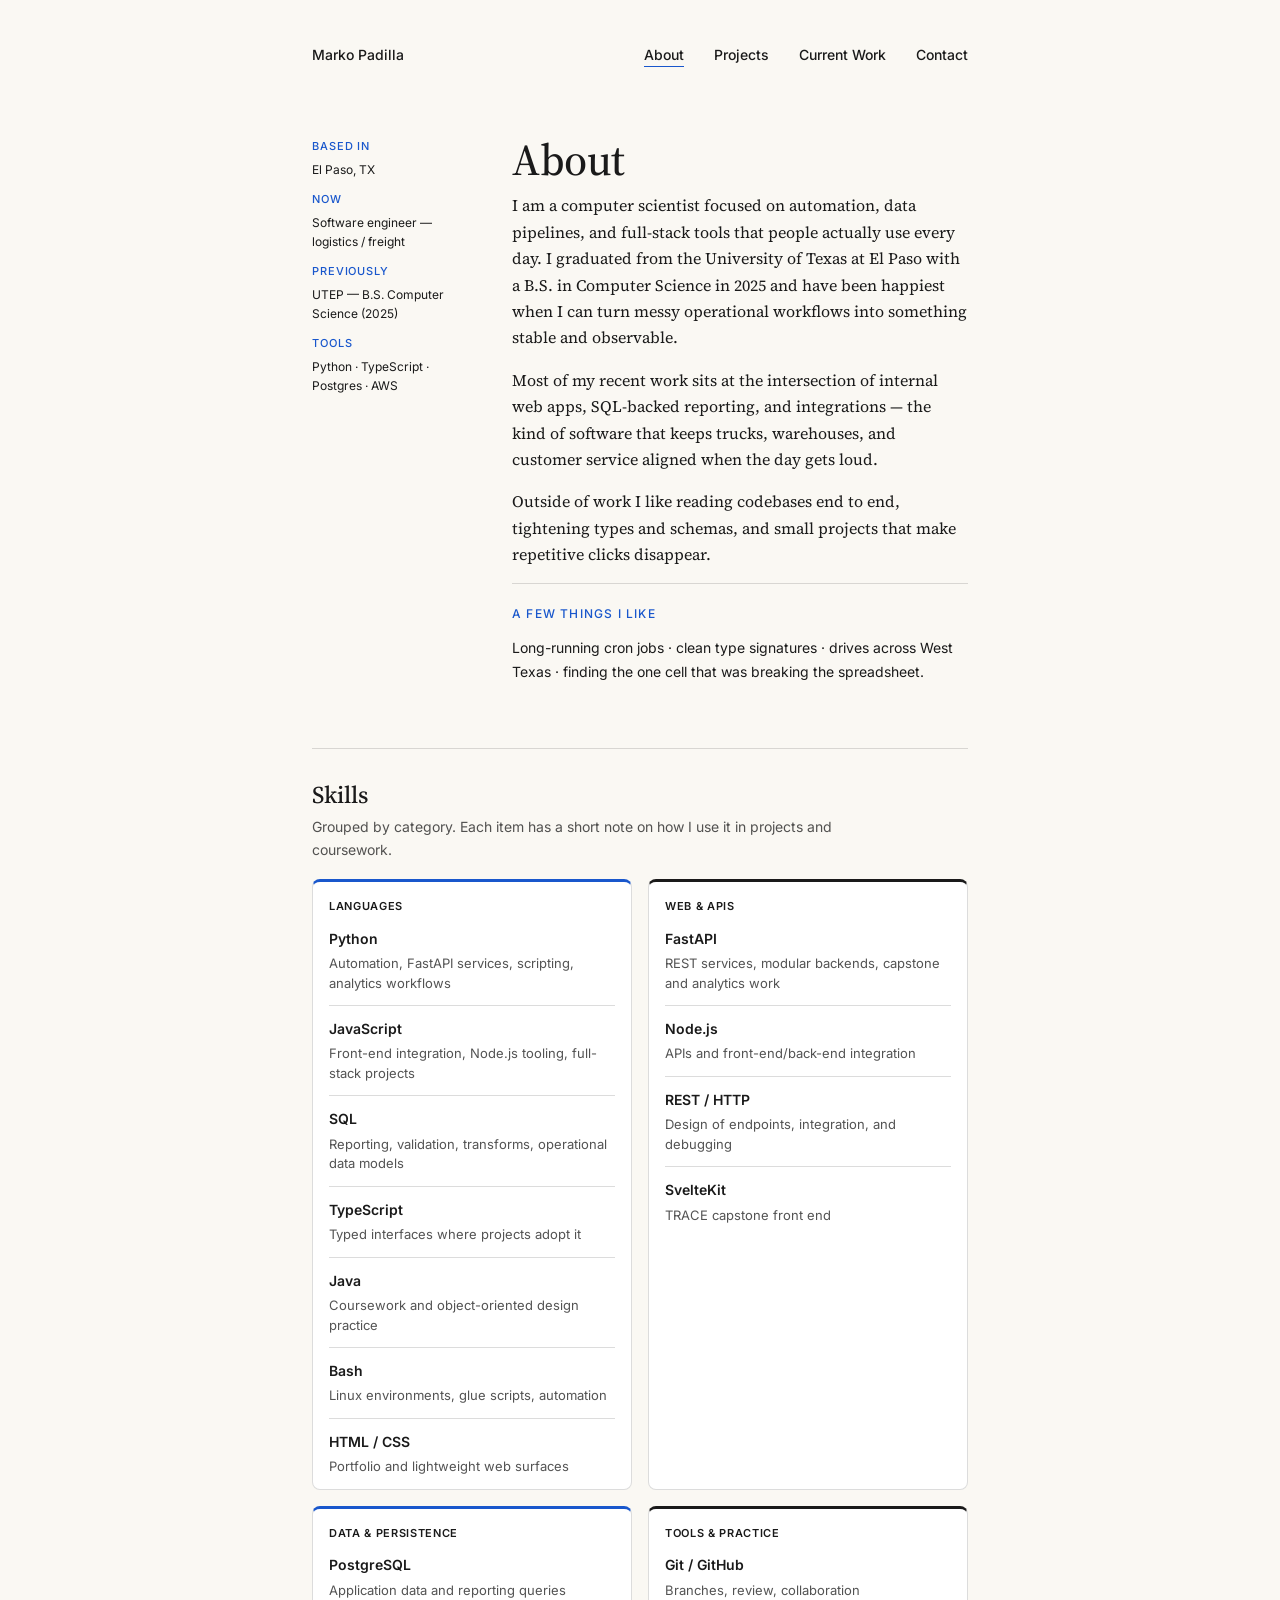
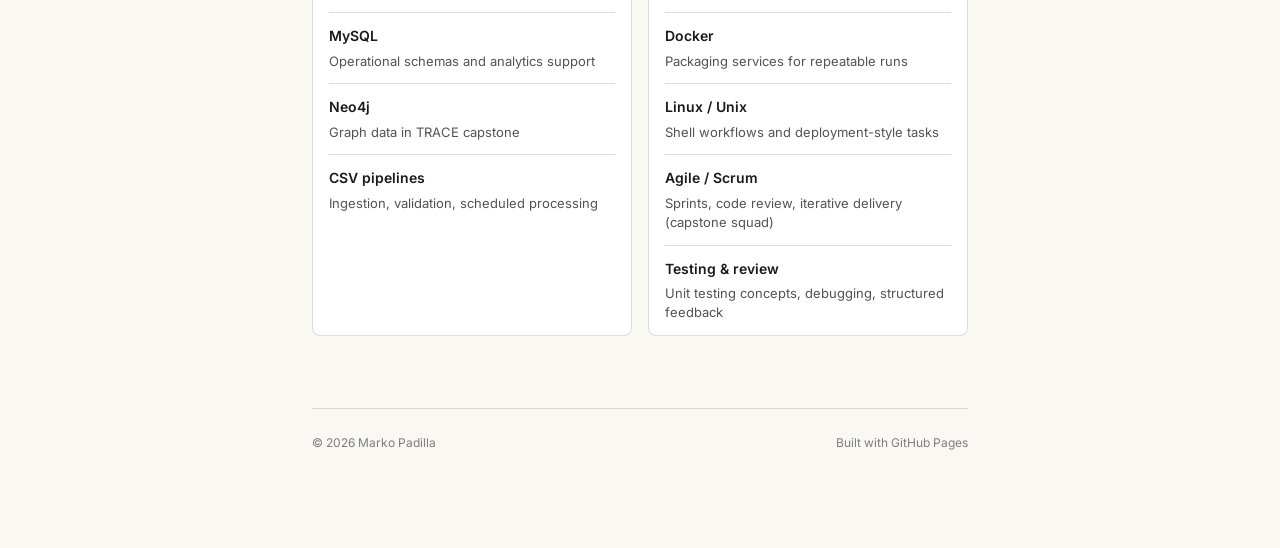
==== commit 8b45a241: "changes to all pages style" ====
--- a/about.html
+++ b/about.html
@@ -1,76 +1,192 @@
 <!DOCTYPE html>
 <html lang="en">
 <head>
-  <meta charset="utf-8">
-  <meta name="viewport" content="width=device-width, initial-scale=1">
+  <meta charset="UTF-8">
+  <meta name="viewport" content="width=device-width, initial-scale=1.0">
   <title>About — Marko Padilla</title>
+  <meta name="description" content="About Marko Padilla — software engineer, logistics operations, El Paso, Texas.">
+  <link rel="preconnect" href="https://fonts.googleapis.com">
+  <link rel="preconnect" href="https://fonts.gstatic.com" crossorigin>
+  <link href="https://fonts.googleapis.com/css2?family=Inter:wght@400;500&family=JetBrains+Mono:wght@400;500&family=Source+Serif+4:opsz,wght@8..60,400;8..60,500&display=swap" rel="stylesheet">
   <link rel="stylesheet" href="styles.css">
 </head>
 <body>
-  <div class="page page--wide">
-    <nav class="top-nav" aria-label="Main">
-      <a class="nav-brand" href="index.html">Marko Padilla</a>
-      <ul class="nav-links">
-        <li><a href="about.html" aria-current="page">About</a></li>
+  <main class="container">
+
+    <nav class="site-nav" aria-label="Main">
+      <a href="index.html" class="brand">Marko Padilla</a>
+      <ul>
+        <li><a href="about.html" class="active" aria-current="page">About</a></li>
         <li><a href="projects.html">Projects</a></li>
         <li><a href="current.html">Current Work</a></li>
         <li><a href="contact.html">Contact</a></li>
       </ul>
     </nav>
 
-    <main class="inner-page inner-page--wide">
-      <div class="about-layout">
-        <aside class="about-sidebar" aria-label="Quick facts">
-          <div class="meta-block">
-            <span class="meta-label">Based in</span>
-            <p class="meta-value">El Paso, TX</p>
-          </div>
-          <div class="meta-block">
-            <span class="meta-label">Now</span>
-            <p class="meta-value">Software engineer — logistics / freight</p>
-          </div>
-          <div class="meta-block">
-            <span class="meta-label">Previously</span>
-            <p class="meta-value">UTEP — B.S. Computer Science (2025)</p>
-          </div>
-          <div class="meta-block">
-            <span class="meta-label">Tools</span>
-            <p class="meta-value">Python · TypeScript · Postgres · AWS</p>
-          </div>
-        </aside>
+    <div class="about-grid">
+      <aside class="about-sidebar">
+        <div class="meta-block">
+          <div class="meta-label">Based in</div>
+          <div class="meta-value">El Paso, TX</div>
 
-        <div class="about-main">
-          <h1 class="page-title">About</h1>
+          <div class="meta-label">Now</div>
+          <div class="meta-value">Software engineer — logistics / freight</div>
+
+          <div class="meta-label">Previously</div>
+          <div class="meta-value">UTEP — B.S. Computer Science (2025)</div>
+
+          <div class="meta-label">Tools</div>
+          <div class="meta-value">Python · TypeScript · Postgres · AWS</div>
+        </div>
+      </aside>
+
+      <section>
+        <h1 class="page-title">About</h1>
+
+        <div class="prose">
           <p>
             I am a computer scientist focused on automation, data pipelines, and full-stack tools that
             people actually use every day. I graduated from the University of Texas at El Paso with a
             B.S. in Computer Science in 2025 and have been happiest when I can turn messy operational
             workflows into something stable and observable.
           </p>
+
           <p>
             Most of my recent work sits at the intersection of internal web apps, SQL-backed reporting,
             and integrations — the kind of software that keeps trucks, warehouses, and customer service
             aligned when the day gets loud.
           </p>
+
           <p>
             Outside of work I like reading codebases end to end, tightening types and schemas, and
             small projects that make repetitive clicks disappear.
           </p>
 
-          <hr class="about-divider" aria-hidden="true">
+          <div class="prose-footer">
+            <span class="eyebrow">A few things I like</span>
+            <p>Long-running cron jobs · clean type signatures · drives across West Texas · finding the one cell that was breaking the spreadsheet.</p>
+          </div>
+        </div>
+      </section>
+    </div>
 
-          <h2 class="section-label">A few things I like</h2>
-          <p class="likes-line">
-            Long-running cron jobs · clean type signatures · drives across West Texas · finding the one cell that was breaking the spreadsheet.
-          </p>
-        </div>
+    <section class="skills-section" id="skills" aria-labelledby="skills-heading">
+      <h2 id="skills-heading">Skills</h2>
+      <p class="skills-intro">
+        Grouped by category. Each item has a short note on how I use it in projects and coursework.
+      </p>
+
+      <div class="skills-grid">
+        <article class="skill-card skill-card--lang">
+          <h3 class="skill-card-heading">Languages</h3>
+          <ul class="skill-items">
+            <li>
+              <p class="skill-name">Python</p>
+              <p class="skill-note">Automation, FastAPI services, scripting, analytics workflows</p>
+            </li>
+            <li>
+              <p class="skill-name">JavaScript</p>
+              <p class="skill-note">Front-end integration, Node.js tooling, full-stack projects</p>
+            </li>
+            <li>
+              <p class="skill-name">SQL</p>
+              <p class="skill-note">Reporting, validation, transforms, operational data models</p>
+            </li>
+            <li>
+              <p class="skill-name">TypeScript</p>
+              <p class="skill-note">Typed interfaces where projects adopt it</p>
+            </li>
+            <li>
+              <p class="skill-name">Java</p>
+              <p class="skill-note">Coursework and object-oriented design practice</p>
+            </li>
+            <li>
+              <p class="skill-name">Bash</p>
+              <p class="skill-note">Linux environments, glue scripts, automation</p>
+            </li>
+            <li>
+              <p class="skill-name">HTML / CSS</p>
+              <p class="skill-note">Portfolio and lightweight web surfaces</p>
+            </li>
+          </ul>
+        </article>
+
+        <article class="skill-card skill-card--web">
+          <h3 class="skill-card-heading">Web &amp; APIs</h3>
+          <ul class="skill-items">
+            <li>
+              <p class="skill-name">FastAPI</p>
+              <p class="skill-note">REST services, modular backends, capstone and analytics work</p>
+            </li>
+            <li>
+              <p class="skill-name">Node.js</p>
+              <p class="skill-note">APIs and front-end/back-end integration</p>
+            </li>
+            <li>
+              <p class="skill-name">REST / HTTP</p>
+              <p class="skill-note">Design of endpoints, integration, and debugging</p>
+            </li>
+            <li>
+              <p class="skill-name">SvelteKit</p>
+              <p class="skill-note">TRACE capstone front end</p>
+            </li>
+          </ul>
+        </article>
+
+        <article class="skill-card skill-card--data">
+          <h3 class="skill-card-heading">Data &amp; persistence</h3>
+          <ul class="skill-items">
+            <li>
+              <p class="skill-name">PostgreSQL</p>
+              <p class="skill-note">Application data and reporting queries</p>
+            </li>
+            <li>
+              <p class="skill-name">MySQL</p>
+              <p class="skill-note">Operational schemas and analytics support</p>
+            </li>
+            <li>
+              <p class="skill-name">Neo4j</p>
+              <p class="skill-note">Graph data in TRACE capstone</p>
+            </li>
+            <li>
+              <p class="skill-name">CSV pipelines</p>
+              <p class="skill-note">Ingestion, validation, scheduled processing</p>
+            </li>
+          </ul>
+        </article>
+
+        <article class="skill-card skill-card--tools">
+          <h3 class="skill-card-heading">Tools &amp; practice</h3>
+          <ul class="skill-items">
+            <li>
+              <p class="skill-name">Git / GitHub</p>
+              <p class="skill-note">Branches, review, collaboration</p>
+            </li>
+            <li>
+              <p class="skill-name">Docker</p>
+              <p class="skill-note">Packaging services for repeatable runs</p>
+            </li>
+            <li>
+              <p class="skill-name">Linux / Unix</p>
+              <p class="skill-note">Shell workflows and deployment-style tasks</p>
+            </li>
+            <li>
+              <p class="skill-name">Agile / Scrum</p>
+              <p class="skill-note">Sprints, code review, iterative delivery (capstone squad)</p>
+            </li>
+            <li>
+              <p class="skill-name">Testing &amp; review</p>
+              <p class="skill-note">Unit testing concepts, debugging, structured feedback</p>
+            </li>
+          </ul>
+        </article>
       </div>
-    </main>
+    </section>
 
     <footer class="site-footer">
-      <p class="footer-left">© 2026 Marko Padilla</p>
-      <p class="footer-right">Built with GitHub Pages</p>
+      <p>© 2026 Marko Padilla</p>
+      <p>Built with GitHub Pages</p>
     </footer>
-  </div>
+  </main>
 </body>
 </html>
--- a/styles.css
+++ b/styles.css
@@ -1,17 +1,21 @@
-/* Palette: #1957CC accent, #1A1A1A text, #FAF8F3 background */
+/* ============================================
+   Marko Padilla — Portfolio
+   Palette: #FAF8F3, #1A1A1A, #1957CC
+   ============================================ */
 
 :root {
-  --color-bg: #faf8f3;
-  --color-text: #1a1a1a;
-  --color-accent: #1957cc;
-  --color-rule: rgba(26, 26, 26, 0.12);
-  --font-serif: Georgia, "Times New Roman", serif;
-  --font-sans: system-ui, -apple-system, "Segoe UI", Roboto, sans-serif;
-}
-
-html {
-  height: 100%;
-  scroll-behavior: smooth;
+  --bg: #faf8f3;
+  --text: #1a1a1a;
+  --accent: #1957cc;
+
+  --text-muted: rgba(26, 26, 26, 0.75);
+  --text-dim: rgba(26, 26, 26, 0.55);
+  --rule: rgba(26, 26, 26, 0.15);
+  --surface: #ffffff;
+
+  --font-serif: "Source Serif 4", "Source Serif Pro", Georgia, "Times New Roman", serif;
+  --font-sans: Inter, -apple-system, BlinkMacSystemFont, system-ui, "Segoe UI", Roboto, sans-serif;
+  --font-mono: "JetBrains Mono", ui-monospace, "SF Mono", Menlo, Consolas, monospace;
 }
 
 *,
@@ -20,730 +24,675 @@
   box-sizing: border-box;
 }
 
+* {
+  margin: 0;
+  padding: 0;
+}
+
+html {
+  scroll-behavior: smooth;
+}
+
 body {
-  margin: 0;
-  min-height: 100%;
-  display: flex;
-  flex-direction: column;
+  font-family: var(--font-sans);
+  background: var(--bg);
+  color: var(--text);
+  -webkit-font-smoothing: antialiased;
+  -moz-osx-font-smoothing: grayscale;
+  line-height: 1.6;
+  font-size: 16px;
+}
+
+a {
+  color: inherit;
+  text-decoration: none;
+}
+
+ul {
+  list-style: none;
+}
+
+/* ---------- Layout ---------- */
+
+.container {
+  max-width: 720px;
+  margin: 0 auto;
+  padding: 44px 32px 96px;
+}
+
+/* ---------- Navigation ---------- */
+
+.site-nav {
+  display: flex;
+  justify-content: space-between;
+  align-items: center;
+  margin-bottom: 72px;
+  font-size: 14px;
+  font-weight: 500;
+}
+
+.site-nav .brand {
+  color: var(--text);
+}
+
+.site-nav ul {
+  display: flex;
+  gap: 30px;
+}
+
+.site-nav a {
+  transition: color 0.15s ease;
+}
+
+.site-nav a:hover {
+  color: var(--accent);
+}
+
+.site-nav a.active {
+  border-bottom: 1.5px solid var(--accent);
+  padding-bottom: 3px;
+}
+
+/* ---------- Typography ---------- */
+
+h1.display {
   font-family: var(--font-serif);
-  font-size: 1rem;
+  font-size: 60px;
+  font-weight: 500;
+  line-height: 1;
+  letter-spacing: -0.015em;
+  margin-bottom: 18px;
+}
+
+h1.page-title {
+  font-family: var(--font-serif);
+  font-size: 44px;
+  font-weight: 500;
+  line-height: 1;
+  letter-spacing: -0.01em;
+  margin-bottom: 10px;
+}
+
+h2 {
+  font-family: var(--font-serif);
+  font-size: 24px;
+  font-weight: 500;
+  line-height: 1.15;
+}
+
+.eyebrow {
+  display: inline-block;
+  font-size: 12px;
+  letter-spacing: 0.1em;
+  color: var(--accent);
+  font-weight: 500;
+  text-transform: uppercase;
+}
+
+.lead {
+  font-family: var(--font-serif);
+  font-size: 20px;
+  line-height: 1.55;
+  margin: 28px 0 0;
+  max-width: 580px;
+}
+
+.subtitle {
+  font-size: 14px;
+  color: var(--text-muted);
+  max-width: 500px;
+  margin-bottom: 36px;
+  line-height: 1.6;
+}
+
+/* ---------- Buttons & inline links ---------- */
+
+.btn {
+  display: inline-flex;
+  align-items: center;
+  gap: 6px;
+  padding: 11px 22px;
+  background: var(--text);
+  color: var(--bg);
+  border-radius: 100px;
+  font-size: 14px;
+  font-weight: 500;
+  transition: opacity 0.15s, transform 0.15s;
+}
+
+.btn:hover {
+  opacity: 0.88;
+  transform: translateY(-1px);
+}
+
+.btn-row {
+  display: flex;
+  gap: 22px;
+  align-items: center;
+  margin-top: 32px;
+}
+
+.link-accent {
+  color: var(--accent);
+  text-decoration: underline;
+  text-underline-offset: 3px;
+  font-size: 14px;
+  transition: opacity 0.15s;
+}
+
+.link-accent:hover {
+  opacity: 0.7;
+}
+
+/* ---------- Section divider ---------- */
+
+.section-divider {
+  margin-top: 72px;
+  padding-top: 22px;
+  border-top: 0.5px solid var(--text);
+}
+
+.section-head {
+  display: flex;
+  justify-content: space-between;
+  align-items: baseline;
+  margin-bottom: 18px;
+}
+
+/* ---------- Featured project (home) ---------- */
+
+.featured-project {
+  display: grid;
+  grid-template-columns: 1fr auto;
+  gap: 24px;
+  align-items: start;
+}
+
+.featured-project h2 {
+  margin-bottom: 6px;
+}
+
+.featured-project p {
+  font-size: 14px;
+  line-height: 1.6;
+  max-width: 460px;
+  color: var(--text);
+}
+
+.tag-row {
+  display: flex;
+  gap: 8px;
+  margin-top: 14px;
+  flex-wrap: wrap;
+}
+
+.tag {
+  font-size: 11px;
+  padding: 4px 11px;
+  border: 0.5px solid var(--text);
+  border-radius: 100px;
+}
+
+.year {
+  font-family: var(--font-mono);
+  font-size: 13px;
+  color: var(--accent);
+  white-space: nowrap;
+}
+
+/* ---------- Projects page ---------- */
+
+.filter-row {
+  display: flex;
+  gap: 8px;
+  margin-bottom: 22px;
+  flex-wrap: wrap;
+}
+
+.filter {
+  font-size: 11px;
+  padding: 5px 13px;
+  border: 0.5px solid var(--text);
+  border-radius: 100px;
+  background: transparent;
+  cursor: pointer;
+  font-family: inherit;
+  color: inherit;
+  transition: background 0.15s, color 0.15s;
+}
+
+.filter:hover {
+  background: var(--rule);
+}
+
+.filter.active {
+  background: var(--text);
+  color: var(--bg);
+}
+
+.project-list {
+  border-top: 0.5px solid var(--text);
+}
+
+.project {
+  display: grid;
+  grid-template-columns: 40px 1fr 90px;
+  gap: 18px;
+  padding: 22px 0;
+  border-bottom: 0.5px solid var(--rule);
+  align-items: baseline;
+  transition: background 0.15s;
+  color: inherit;
+}
+
+a.project:hover {
+  background: rgba(26, 26, 26, 0.02);
+}
+
+.project.is-hidden {
+  display: none;
+}
+
+.project-num {
+  font-family: var(--font-mono);
+  font-size: 12px;
+  color: var(--accent);
+}
+
+.project h3 {
+  font-family: var(--font-serif);
+  font-size: 20px;
+  font-weight: 500;
+  margin-bottom: 4px;
+}
+
+.project p {
+  font-size: 13px;
+  color: var(--text-muted);
+  line-height: 1.55;
+  margin-bottom: 6px;
+  max-width: 480px;
+}
+
+.project .stack {
+  font-size: 11px;
+  color: var(--text-dim);
+  font-family: var(--font-mono);
+}
+
+.project-meta {
+  text-align: right;
+  font-family: var(--font-mono);
+  font-size: 12px;
+  color: var(--text-dim);
+}
+
+/* ---------- About page ---------- */
+
+.about-grid {
+  display: grid;
+  grid-template-columns: 160px 1fr;
+  gap: 40px;
+}
+
+.about-sidebar img {
+  width: 100%;
+  aspect-ratio: 1;
+  object-fit: cover;
+  border-radius: 4px;
+  margin-bottom: 18px;
+  display: block;
+}
+
+.meta-block {
+  font-size: 12px;
+  line-height: 1.6;
+}
+
+.meta-label {
+  color: var(--accent);
+  font-weight: 500;
+  margin-bottom: 4px;
+  text-transform: uppercase;
+  letter-spacing: 0.08em;
+  font-size: 11px;
+}
+
+.meta-value {
+  margin-bottom: 12px;
+  color: var(--text);
+}
+
+.prose p {
+  font-family: var(--font-serif);
+  font-size: 16px;
   line-height: 1.65;
-  color: var(--color-text);
-  background: var(--color-bg);
-}
-
-a {
-  color: var(--color-accent);
-}
-
-a:hover {
-  text-decoration: none;
-}
-
-.page {
-  flex: 1;
-  display: flex;
-  flex-direction: column;
-  width: 100%;
-  min-height: 100vh;
-  max-width: 58rem;
-  margin: 0 auto;
-  padding: 1.35rem 1.5rem 2.25rem;
-}
-
-.page--wide {
-  max-width: 58rem;
-}
-
-/* ——— Navigation ——— */
-
-.top-nav {
-  display: flex;
-  flex-wrap: wrap;
-  align-items: baseline;
-  justify-content: space-between;
-  gap: 0.75rem 1.5rem;
-  padding-bottom: 1.5rem;
+  margin-bottom: 16px;
+}
+
+.prose-footer {
+  border-top: 0.5px solid var(--rule);
+  padding-top: 16px;
+  margin-top: 10px;
+}
+
+.prose-footer p {
   font-family: var(--font-sans);
-  font-size: 0.9rem;
-}
-
-.nav-brand {
+  font-size: 14px;
+  line-height: 1.7;
+  margin: 10px 0 0;
+  color: var(--text);
+}
+
+/* ---------- Skills (restored grid) ---------- */
+
+.skills-section {
+  margin-top: 64px;
+  padding-top: 32px;
+  border-top: 0.5px solid var(--rule);
+}
+
+.skills-section > h2 {
+  margin-bottom: 8px;
+}
+
+.skills-intro {
+  font-size: 14px;
+  color: var(--text-muted);
+  max-width: 520px;
+  margin: 0 0 18px;
+  line-height: 1.6;
+}
+
+.skills-grid {
+  display: grid;
+  grid-template-columns: repeat(auto-fill, minmax(248px, 1fr));
+  gap: 16px;
+  margin-top: 4px;
+}
+
+.skill-card {
+  --card-accent: var(--accent);
+  background: var(--surface);
+  border: 0.5px solid var(--rule);
+  border-radius: 8px;
+  padding: 16px 16px 12px;
+  border-top: 3px solid var(--card-accent);
+}
+
+.skill-card--lang {
+  --card-accent: var(--accent);
+}
+
+.skill-card--web {
+  --card-accent: var(--text);
+}
+
+.skill-card--data {
+  --card-accent: var(--accent);
+}
+
+.skill-card--tools {
+  --card-accent: var(--text);
+}
+
+.skill-card-heading {
+  font-family: var(--font-sans);
+  font-size: 11px;
   font-weight: 600;
-  color: var(--color-text);
-  text-decoration: none;
-}
-
-.nav-brand:hover {
-  text-decoration: underline;
-}
-
-.nav-links {
-  display: flex;
-  flex-wrap: wrap;
-  gap: 0.75rem 1.35rem;
+  letter-spacing: 0.06em;
+  text-transform: uppercase;
+  margin: 0 0 12px;
+  color: var(--text);
+}
+
+.skill-items {
   list-style: none;
   margin: 0;
   padding: 0;
 }
 
-.nav-links a {
-  color: var(--color-text);
+.skill-items > li {
+  padding-bottom: 12px;
+  margin-bottom: 12px;
+  border-bottom: 0.5px solid var(--rule);
+}
+
+.skill-items > li:last-child {
+  border-bottom: none;
+  margin-bottom: 0;
+  padding-bottom: 0;
+}
+
+.skill-name {
+  margin: 0 0 4px;
+  font-weight: 600;
+  font-size: 14px;
+  font-family: var(--font-sans);
+}
+
+.skill-note {
+  margin: 0 !important;
+  font-size: 13px;
+  color: var(--text-muted);
+  line-height: 1.5;
+  font-family: var(--font-sans);
+}
+
+/* ---------- Now / current work page ---------- */
+
+.status-callout {
+  display: flex;
+  align-items: center;
+  gap: 12px;
+  padding: 14px 18px;
+  background: var(--surface);
+  border-left: 3px solid var(--accent);
+  border-radius: 4px;
+  margin-bottom: 26px;
+  font-size: 14px;
+}
+
+.status-callout strong {
+  color: var(--accent);
+  font-weight: 500;
+}
+
+.status-dot {
+  width: 8px;
+  height: 8px;
+  border-radius: 50%;
+  background: var(--accent);
+  flex-shrink: 0;
+}
+
+.now-grid {
+  display: grid;
+  grid-template-columns: 1fr 1fr;
+  gap: 32px;
+  margin-bottom: 26px;
+}
+
+.now-block .eyebrow {
+  margin-bottom: 10px;
+}
+
+.now-block ul {
+  list-style: disc;
+  padding-left: 20px;
+  font-size: 14px;
+  line-height: 1.75;
+}
+
+.now-block p {
+  font-size: 14px;
+  line-height: 1.7;
+}
+
+.now-block p em {
+  font-style: italic;
+}
+
+.now-footer {
+  border-top: 0.5px solid var(--text);
+  padding-top: 18px;
+  margin-top: 12px;
+  font-size: 12px;
+  color: var(--text-dim);
+}
+
+.now-footer a {
+  color: var(--accent);
+}
+
+.now-updated {
+  display: block;
+  margin-bottom: 28px;
+}
+
+.now-lead {
+  font-size: 17px;
+  margin: 0 0 28px;
+}
+
+.contact-lead {
+  margin: 14px 0 36px;
+}
+
+/* ---------- Contact page ---------- */
+
+.contact-grid {
+  display: grid;
+  grid-template-columns: 120px 1fr;
+  gap: 16px 28px;
+  font-size: 15px;
+  padding-bottom: 28px;
+  border-bottom: 0.5px solid var(--text);
+  margin-top: 8px;
+}
+
+.contact-grid .eyebrow {
+  align-self: center;
+}
+
+.contact-grid a.link-accent {
   text-decoration: none;
-  font-size: 0.82rem;
-  font-weight: 500;
-}
-
-.nav-links a:hover {
+}
+
+.contact-grid a.link-accent:hover {
   text-decoration: underline;
-  text-underline-offset: 3px;
-}
-
-.nav-links a[aria-current="page"] {
-  color: var(--color-accent);
-  text-decoration: underline;
-  text-decoration-color: var(--color-accent);
-  text-decoration-thickness: 2px;
-  text-underline-offset: 5px;
-}
-
-/* ——— Home hero ——— */
-
-.hero--home {
-  flex: 1 1 auto;
-  display: flex;
-  flex-direction: column;
-}
-
-.hero-title {
+}
+
+.availability {
+  margin-top: 26px;
+  padding: 18px 24px;
+  background: var(--accent);
+  color: var(--bg);
+  border-radius: 6px;
+  display: flex;
+  justify-content: space-between;
+  align-items: center;
+  gap: 20px;
+}
+
+.availability-label {
+  font-size: 11px;
+  letter-spacing: 0.08em;
+  font-weight: 500;
+  opacity: 0.85;
+  margin-bottom: 4px;
+  text-transform: uppercase;
+}
+
+.availability-text {
   font-family: var(--font-serif);
-  font-size: clamp(2.5rem, 7vw, 3.75rem);
-  font-weight: 700;
-  margin: 0 0 0.5rem;
-  line-height: 1.08;
-  color: var(--color-text);
-  letter-spacing: -0.02em;
-}
-
-.hero-sub {
-  margin: 0 0 1.25rem;
-  font-family: var(--font-sans);
-  font-size: 0.72rem;
-  font-weight: 600;
-  letter-spacing: 0.08em;
-  text-transform: uppercase;
-  color: var(--color-accent);
-  line-height: 1.55;
-  max-width: 40rem;
-}
-
-.hero-intro {
-  max-width: 38rem;
-}
-
-.hero-intro p {
-  margin: 0 0 1.5rem;
-  font-size: 1.05rem;
-}
-
-.hero-cta-row {
-  display: flex;
-  flex-wrap: wrap;
-  align-items: center;
-  gap: 1rem 1.25rem;
-  margin-bottom: 2.5rem;
-}
-
-.btn-primary {
-  display: inline-flex;
-  align-items: center;
-  gap: 0.35rem;
-  padding: 0.65rem 1.35rem;
-  font-family: var(--font-sans);
-  font-size: 0.8rem;
-  font-weight: 600;
-  text-decoration: none;
-  border-radius: 999px;
-  background: var(--color-text);
-  color: #fff;
-  border: 1px solid var(--color-text);
-}
-
-.btn-primary:hover {
+  font-size: 17px;
+  line-height: 1.3;
+}
+
+.availability .btn {
+  background: var(--bg);
+  color: var(--accent);
+  white-space: nowrap;
+}
+
+.availability .btn:hover {
   opacity: 0.92;
-  color: #fff;
-}
-
-.hero-email-link {
-  font-family: var(--font-sans);
-  font-size: 0.88rem;
-  font-weight: 500;
-  text-decoration: underline;
-  text-underline-offset: 3px;
-}
-
-/* ——— Featured project (home) ——— */
-
-.rule {
-  border: none;
-  border-top: 1px solid var(--color-text);
-  margin: 0 0 1.25rem;
-  opacity: 0.35;
-}
-
-.featured-head {
+}
+
+/* ---------- Site footer ---------- */
+
+.site-footer {
+  margin-top: 72px;
+  padding-top: 24px;
+  border-top: 0.5px solid var(--rule);
   display: flex;
   flex-wrap: wrap;
   justify-content: space-between;
-  align-items: baseline;
-  gap: 0.5rem 1rem;
-  margin-bottom: 1rem;
-}
-
-.featured-label {
-  font-family: var(--font-sans);
-  font-size: 0.68rem;
-  font-weight: 600;
-  letter-spacing: 0.1em;
-  text-transform: uppercase;
-  color: var(--color-accent);
-  margin: 0;
-}
-
-.featured-view-all {
-  font-family: var(--font-sans);
-  font-size: 0.82rem;
-  font-weight: 500;
-}
-
-.featured-project-title {
-  font-family: var(--font-serif);
-  font-size: 1.45rem;
-  font-weight: 700;
-  margin: 0 0 0.35rem;
-  display: flex;
-  flex-wrap: wrap;
-  justify-content: space-between;
-  align-items: baseline;
-  gap: 0.5rem 1rem;
-}
-
-.featured-year {
-  font-family: var(--font-sans);
-  font-size: 0.95rem;
-  font-weight: 500;
-  color: var(--color-text);
-}
-
-.featured-desc {
-  font-family: var(--font-sans);
-  font-size: 0.92rem;
-  line-height: 1.55;
-  margin: 0 0 1rem;
-  max-width: 40rem;
-  color: var(--color-text);
-}
-
-.tag-row {
-  display: flex;
-  flex-wrap: wrap;
-  gap: 0.5rem;
-}
-
-.tag-pill {
-  font-family: var(--font-sans);
-  font-size: 0.72rem;
-  font-weight: 500;
-  padding: 0.35rem 0.75rem;
-  border: 1px solid var(--color-text);
-  border-radius: 999px;
-  opacity: 0.85;
-}
-
-.scroll-hint {
-  margin-top: auto;
-  padding-top: 2.5rem;
-  display: flex;
-  justify-content: center;
-}
-
-.scroll-hint-btn {
-  width: 2.25rem;
-  height: 2.25rem;
-  border-radius: 50%;
-  border: 1px solid var(--color-text);
-  background: transparent;
-  color: var(--color-text);
-  cursor: pointer;
-  font-size: 1rem;
-  line-height: 1;
-  display: inline-flex;
-  align-items: center;
-  justify-content: center;
-  text-decoration: none;
-  opacity: 0.55;
-}
-
-.scroll-hint-btn:hover {
-  opacity: 1;
-  color: var(--color-text);
-}
-
-/* ——— Inner pages ——— */
-
-.inner-page {
-  flex: 1;
-}
-
-.page-title {
-  font-family: var(--font-serif);
-  font-size: clamp(2rem, 5vw, 2.65rem);
-  font-weight: 700;
-  margin: 0 0 0.65rem;
-  line-height: 1.15;
-  color: var(--color-text);
-}
-
-.page-lede {
-  font-family: var(--font-sans);
-  font-size: 0.95rem;
-  line-height: 1.55;
-  margin: 0 0 1.25rem;
-  max-width: 36rem;
-  color: var(--color-text);
-}
-
-.inner-page p {
-  margin: 0.85rem 0 0;
-  max-width: 40rem;
-}
-
-.inner-page p:first-of-type {
-  margin-top: 0;
-}
-
-.inner-page--wide {
-  max-width: none;
-}
-
-/* ——— About: two columns, no photo ——— */
-
-.about-layout {
-  display: grid;
-  gap: 2rem 3rem;
-  margin-top: 0.5rem;
-}
-
-@media (min-width: 44rem) {
-  .about-layout {
-    grid-template-columns: minmax(11rem, 14rem) 1fr;
-    align-items: start;
-  }
-}
-
-.about-sidebar {
-  font-family: var(--font-sans);
-}
-
-.meta-block {
-  margin-bottom: 1.35rem;
-}
-
-.meta-block:last-child {
-  margin-bottom: 0;
-}
-
-.meta-label {
-  display: block;
-  font-size: 0.65rem;
-  font-weight: 600;
-  letter-spacing: 0.1em;
-  text-transform: uppercase;
-  color: var(--color-accent);
-  margin-bottom: 0.25rem;
-}
-
-.meta-value {
-  margin: 0;
-  font-size: 0.88rem;
-  line-height: 1.45;
-  color: var(--color-text);
-}
-
-.about-main {
-  min-width: 0;
-}
-
-.about-main > p {
-  font-size: 1.02rem;
-}
-
-.about-divider {
-  border: none;
-  border-top: 1px solid var(--color-rule);
-  margin: 2rem 0 1.25rem;
-}
-
-.section-label {
-  font-family: var(--font-sans);
-  font-size: 0.68rem;
-  font-weight: 600;
-  letter-spacing: 0.1em;
-  text-transform: uppercase;
-  color: var(--color-accent);
-  margin: 0 0 0.5rem;
-}
-
-.likes-line {
-  font-family: var(--font-serif);
-  font-size: 1rem;
-  line-height: 1.65;
-  margin: 0;
-  max-width: 40rem;
-}
-
-/* ——— Projects ——— */
-
-.project-filters {
-  display: flex;
-  flex-wrap: wrap;
-  gap: 0.5rem;
-  margin-bottom: 1.25rem;
-}
-
-.filter-btn {
-  font-family: var(--font-sans);
-  font-size: 0.78rem;
-  font-weight: 600;
-  padding: 0.45rem 1rem;
-  border-radius: 999px;
-  border: 1px solid var(--color-text);
-  background: transparent;
-  color: var(--color-text);
-  cursor: pointer;
-}
-
-.filter-btn:hover {
-  background: rgba(26, 26, 26, 0.04);
-}
-
-.filter-btn.is-active {
-  background: var(--color-text);
-  color: var(--color-bg);
-}
-
-.project-list {
-  border-top: 1px solid var(--color-rule);
-}
-
-.project-row {
-  display: grid;
-  grid-template-columns: 2.25rem 1fr auto;
-  gap: 0.75rem 1rem;
-  padding: 1.35rem 0;
-  border-bottom: 1px solid var(--color-rule);
-  align-items: start;
-  text-decoration: none;
-  color: inherit;
-}
-
-a.project-row {
-  cursor: pointer;
-}
-
-a.project-row:hover .project-row-title {
-  text-decoration: underline;
-  text-decoration-color: var(--color-accent);
-}
-
-article.project-row {
-  margin: 0;
-}
-
-.project-row.is-hidden {
-  display: none;
-}
-
-.project-row-index {
-  font-family: var(--font-sans);
-  font-size: 0.85rem;
-  font-weight: 600;
-  color: var(--color-accent);
-  padding-top: 0.15rem;
-}
-
-.project-row-body {
-  min-width: 0;
-}
-
-.project-row-title {
-  font-family: var(--font-sans);
-  font-size: 1.05rem;
-  font-weight: 700;
-  margin: 0 0 0.25rem;
-  color: var(--color-text);
-}
-
-.project-row-desc {
-  font-family: var(--font-sans);
-  font-size: 0.88rem;
-  line-height: 1.5;
-  margin: 0 0 0.4rem;
-  color: var(--color-text);
-  opacity: 0.92;
-}
-
-.project-row-tech {
-  font-family: var(--font-sans);
-  font-size: 0.78rem;
-  margin: 0;
-  color: var(--color-text);
-  opacity: 0.65;
-}
-
-.project-row-meta {
-  font-family: var(--font-sans);
-  font-size: 0.88rem;
-  font-weight: 500;
-  white-space: nowrap;
-  padding-top: 0.15rem;
-  color: var(--color-text);
-}
-
-@media (max-width: 36rem) {
-  .project-row {
-    grid-template-columns: 2rem 1fr;
-    grid-template-rows: auto auto;
-  }
-
-  .project-row-meta {
-    grid-column: 2 / -1;
-    justify-self: end;
-    padding-top: 0;
-  }
-}
-
-/* ——— Current work ——— */
-
-.stamp {
-  font-family: var(--font-sans);
-  font-size: 0.68rem;
-  font-weight: 600;
-  letter-spacing: 0.1em;
-  text-transform: uppercase;
-  color: var(--color-accent);
-  margin: 0 0 1.25rem;
-}
-
-.callout-box {
-  border-left: 4px solid var(--color-accent);
-  background: rgba(25, 87, 204, 0.06);
-  padding: 1rem 1.15rem;
-  margin: 0 0 1.5rem;
-  font-family: var(--font-sans);
-  font-size: 0.92rem;
-  line-height: 1.55;
-}
-
-.callout-box ul {
-  margin: 0;
-  padding-left: 1.1rem;
-}
-
-.current-intro {
-  font-size: 1.02rem;
-  max-width: 42rem;
-  margin: 0 0 2rem;
-}
-
-.current-grid {
-  display: grid;
-  gap: 1.75rem 2.5rem;
-}
-
-@media (min-width: 40rem) {
-  .current-grid {
-    grid-template-columns: 1fr 1fr;
-  }
-}
-
-.current-col .section-label {
-  margin-bottom: 0.65rem;
-}
-
-.current-list {
-  font-family: var(--font-sans);
-  font-size: 0.88rem;
-  line-height: 1.55;
-  margin: 0;
-  padding-left: 1.1rem;
-  color: var(--color-text);
-}
-
-.current-list li {
-  margin-bottom: 0.35rem;
-}
-
-.current-foot {
-  margin-top: 2.5rem;
-  padding-top: 1rem;
-  border-top: 1px solid var(--color-rule);
-  font-family: var(--font-sans);
-  font-size: 0.78rem;
-  color: var(--color-text);
-  opacity: 0.55;
-  display: flex;
-  flex-wrap: wrap;
-  gap: 0.5rem 1.25rem;
-  justify-content: space-between;
-}
-
-.current-foot a {
-  color: inherit;
-  text-decoration: underline;
-  text-underline-offset: 2px;
-}
-
-/* ——— Contact ——— */
-
-.contact-intro {
-  font-family: var(--font-serif);
-  font-size: 1.02rem;
-  line-height: 1.65;
-  margin: 0 0 1.75rem;
-  max-width: 32rem;
-  color: var(--color-text);
-}
-
-.contact-rows {
-  margin: 0 0 2rem;
-}
-
-.contact-row {
-  display: grid;
-  grid-template-columns: minmax(5rem, 8.5rem) 1fr;
-  gap: 0.35rem 1.5rem;
-  padding: 0.85rem 0;
-  border-bottom: 1px solid var(--color-rule);
-  font-family: var(--font-sans);
-  font-size: 0.9rem;
-}
-
-.contact-row:first-child {
-  border-top: 1px solid var(--color-rule);
-}
-
-.contact-row-label {
-  font-size: 0.68rem;
-  font-weight: 600;
-  letter-spacing: 0.1em;
-  text-transform: uppercase;
-  color: var(--color-accent);
-  padding-top: 0.2rem;
-}
-
-.contact-row-value {
-  margin: 0;
-  color: var(--color-text);
-}
-
-.contact-row-value a {
-  font-weight: 500;
-}
-
-.contact-banner {
-  display: flex;
-  flex-wrap: wrap;
-  align-items: center;
-  justify-content: space-between;
-  gap: 1.25rem 1.5rem;
-  background: var(--color-accent);
-  color: #fff;
-  padding: 1.35rem 1.5rem;
-  border-radius: 8px;
-  margin-top: 0.5rem;
-}
-
-.contact-banner-text {
-  flex: 1 1 16rem;
-  min-width: min(100%, 14rem);
-}
-
-.contact-banner-kicker {
-  display: block;
-  font-family: var(--font-sans);
-  font-size: 0.65rem;
-  font-weight: 600;
-  letter-spacing: 0.12em;
-  text-transform: uppercase;
-  opacity: 0.95;
-  margin-bottom: 0.45rem;
-}
-
-.contact-banner-message {
-  margin: 0;
-  font-family: var(--font-serif);
-  font-size: 1.15rem;
-  line-height: 1.45;
-}
-
-.contact-banner .btn-banner {
-  display: inline-flex;
-  align-items: center;
-  gap: 0.35rem;
-  padding: 0.55rem 1.15rem;
-  font-family: var(--font-sans);
-  font-size: 0.82rem;
-  font-weight: 600;
-  text-decoration: none;
-  border-radius: 999px;
-  background: #fff;
-  color: var(--color-accent);
-  border: none;
-  flex-shrink: 0;
-}
-
-.contact-banner .btn-banner:hover {
-  opacity: 0.95;
-}
-
-/* ——— Footer ——— */
-
-.site-footer {
-  display: flex;
-  flex-wrap: wrap;
-  justify-content: space-between;
-  align-items: center;
-  gap: 0.75rem 1rem;
-  margin-top: auto;
-  padding-top: 1.5rem;
-  font-family: var(--font-sans);
-  font-size: 0.78rem;
-  color: var(--color-text);
-  opacity: 0.55;
+  gap: 12px 20px;
+  font-size: 12px;
+  color: var(--text-dim);
 }
 
 .site-footer p {
   margin: 0;
 }
 
-.footer-left {
-  flex: 1 1 auto;
-  min-width: min(100%, 12rem);
-}
-
-.footer-right {
-  flex: 0 0 auto;
-  text-align: right;
-}
-
-@media (max-width: 36rem) {
-  .site-footer {
+/* ---------- Responsive ---------- */
+
+@media (max-width: 640px) {
+  .container {
+    padding: 28px 22px 64px;
+  }
+
+  .site-nav {
     flex-direction: column;
     align-items: flex-start;
-  }
-
-  .footer-right {
+    gap: 18px;
+    margin-bottom: 48px;
+  }
+
+  .site-nav ul {
+    flex-wrap: wrap;
+    gap: 20px;
+  }
+
+  h1.display {
+    font-size: 44px;
+  }
+
+  h1.page-title {
+    font-size: 34px;
+  }
+
+  .lead {
+    font-size: 18px;
+  }
+
+  .featured-project,
+  .about-grid,
+  .now-grid,
+  .contact-grid {
+    grid-template-columns: 1fr;
+    gap: 18px;
+  }
+
+  .project {
+    grid-template-columns: 28px 1fr;
+  }
+
+  .project-meta {
+    grid-column: 2;
     text-align: left;
   }
-}
+
+  .availability {
+    flex-direction: column;
+    align-items: flex-start;
+  }
+
+  .btn-row {
+    flex-wrap: wrap;
+    gap: 16px;
+  }
+}
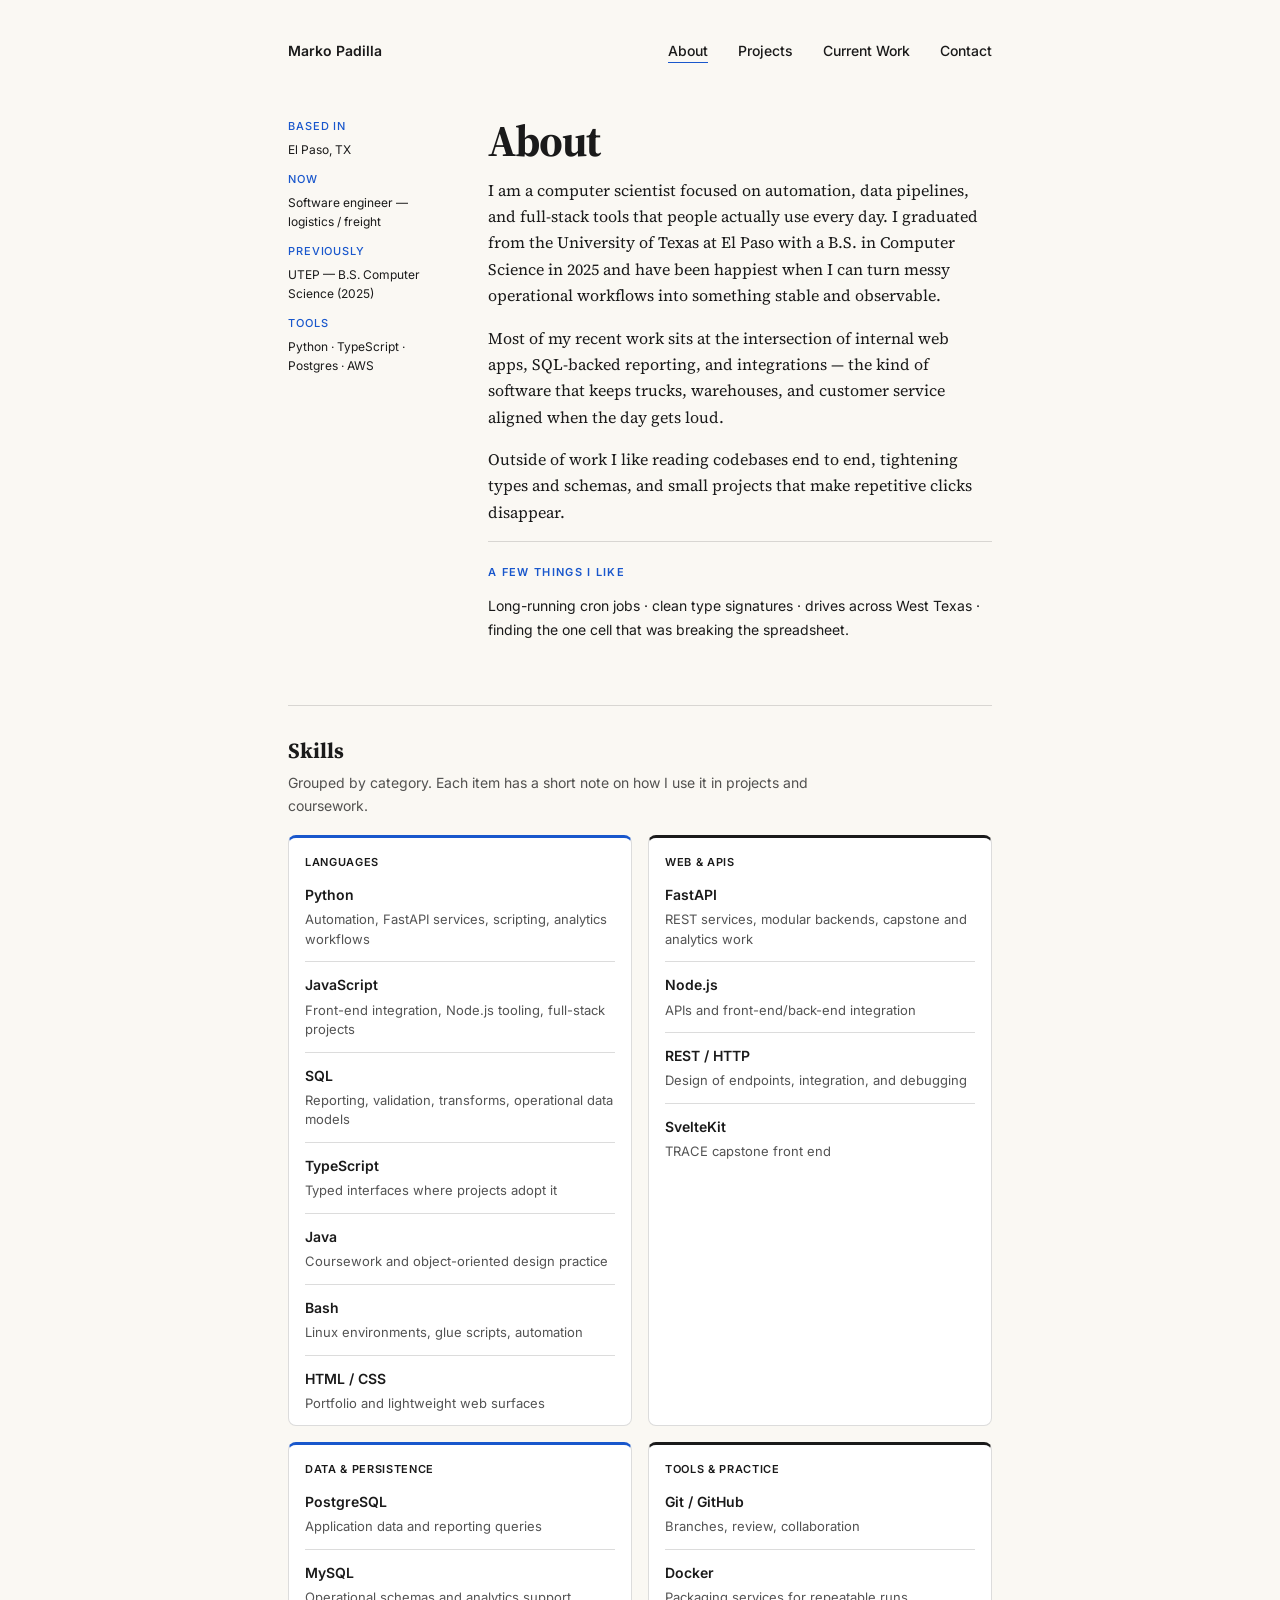
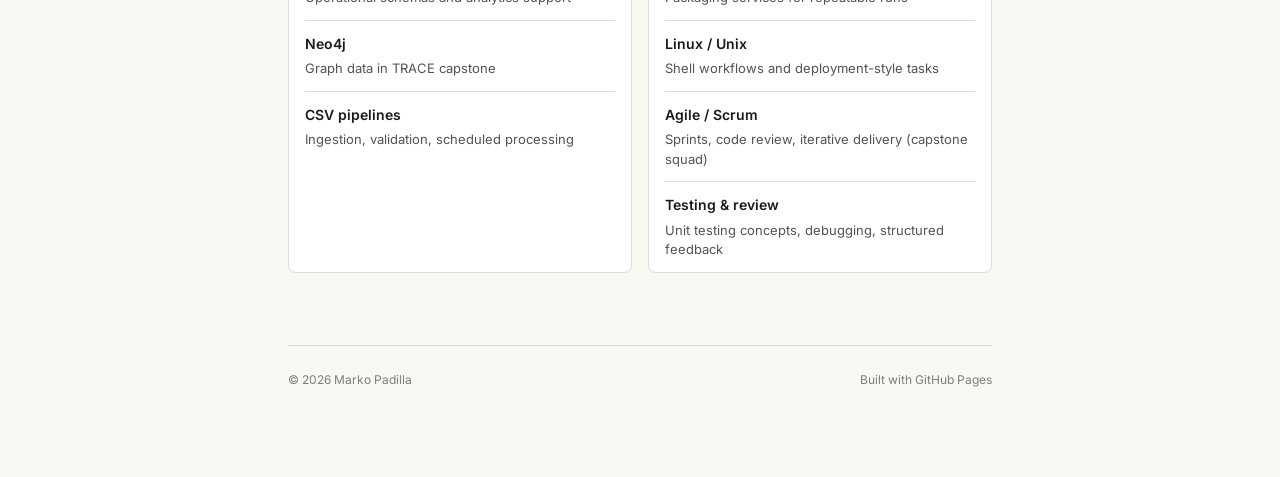
==== commit c70d9cb5: "changes to all pages style" ====
--- a/about.html
+++ b/about.html
@@ -7,7 +7,7 @@
   <meta name="description" content="About Marko Padilla — software engineer, logistics operations, El Paso, Texas.">
   <link rel="preconnect" href="https://fonts.googleapis.com">
   <link rel="preconnect" href="https://fonts.gstatic.com" crossorigin>
-  <link href="https://fonts.googleapis.com/css2?family=Inter:wght@400;500&family=JetBrains+Mono:wght@400;500&family=Source+Serif+4:opsz,wght@8..60,400;8..60,500&display=swap" rel="stylesheet">
+  <link href="https://fonts.googleapis.com/css2?family=Inter:wght@400;500;600&family=JetBrains+Mono:wght@400;500&family=Source+Serif+4:opsz,wght@8..60,400;8..60,500;8..60,600;8..60,700&display=swap" rel="stylesheet">
   <link rel="stylesheet" href="styles.css">
 </head>
 <body>
--- a/styles.css
+++ b/styles.css
@@ -55,9 +55,9 @@
 /* ---------- Layout ---------- */
 
 .container {
-  max-width: 720px;
+  max-width: 760px;
   margin: 0 auto;
-  padding: 44px 32px 96px;
+  padding: 40px 28px 88px;
 }
 
 /* ---------- Navigation ---------- */
@@ -66,13 +66,14 @@
   display: flex;
   justify-content: space-between;
   align-items: center;
-  margin-bottom: 72px;
+  margin-bottom: 56px;
   font-size: 14px;
   font-weight: 500;
 }
 
 .site-nav .brand {
   color: var(--text);
+  font-weight: 600;
 }
 
 .site-nav ul {
@@ -97,44 +98,50 @@
 
 h1.display {
   font-family: var(--font-serif);
-  font-size: 60px;
-  font-weight: 500;
-  line-height: 1;
-  letter-spacing: -0.015em;
-  margin-bottom: 18px;
+  font-size: clamp(2.75rem, 9vw, 3.85rem);
+  font-weight: 700;
+  line-height: 1.02;
+  letter-spacing: -0.02em;
+  margin-bottom: 16px;
+  color: var(--text);
 }
 
 h1.page-title {
   font-family: var(--font-serif);
-  font-size: 44px;
-  font-weight: 500;
-  line-height: 1;
-  letter-spacing: -0.01em;
-  margin-bottom: 10px;
+  font-size: clamp(2.25rem, 6vw, 2.75rem);
+  font-weight: 700;
+  line-height: 1.05;
+  letter-spacing: -0.02em;
+  margin-bottom: 12px;
+  color: var(--text);
 }
 
 h2 {
   font-family: var(--font-serif);
-  font-size: 24px;
-  font-weight: 500;
-  line-height: 1.15;
+  font-size: 1.5rem;
+  font-weight: 600;
+  line-height: 1.2;
+  color: var(--text);
 }
 
 .eyebrow {
   display: inline-block;
-  font-size: 12px;
-  letter-spacing: 0.1em;
-  color: var(--accent);
-  font-weight: 500;
+  font-family: var(--font-sans);
+  font-size: 11px;
+  letter-spacing: 0.12em;
+  color: var(--accent);
+  font-weight: 600;
   text-transform: uppercase;
 }
 
 .lead {
   font-family: var(--font-serif);
-  font-size: 20px;
-  line-height: 1.55;
-  margin: 28px 0 0;
-  max-width: 580px;
+  font-size: clamp(1.05rem, 2.5vw, 1.28rem);
+  line-height: 1.62;
+  margin: 22px 0 0;
+  max-width: 36rem;
+  font-weight: 400;
+  color: var(--text);
 }
 
 .subtitle {
@@ -155,8 +162,9 @@
   background: var(--text);
   color: var(--bg);
   border-radius: 100px;
-  font-size: 14px;
-  font-weight: 500;
+  font-family: var(--font-sans);
+  font-size: 14px;
+  font-weight: 600;
   transition: opacity 0.15s, transform 0.15s;
 }
 
@@ -169,14 +177,17 @@
   display: flex;
   gap: 22px;
   align-items: center;
-  margin-top: 32px;
+  margin-top: 28px;
+  flex-wrap: wrap;
 }
 
 .link-accent {
+  font-family: var(--font-sans);
   color: var(--accent);
   text-decoration: underline;
   text-underline-offset: 3px;
   font-size: 14px;
+  font-weight: 500;
   transition: opacity 0.15s;
 }
 
@@ -187,9 +198,9 @@
 /* ---------- Section divider ---------- */
 
 .section-divider {
-  margin-top: 72px;
-  padding-top: 22px;
-  border-top: 0.5px solid var(--text);
+  margin-top: 56px;
+  padding-top: 20px;
+  border-top: 1px solid var(--rule);
 }
 
 .section-head {
@@ -204,19 +215,27 @@
 .featured-project {
   display: grid;
   grid-template-columns: 1fr auto;
-  gap: 24px;
-  align-items: start;
+  gap: 20px 28px;
+  align-items: baseline;
 }
 
 .featured-project h2 {
-  margin-bottom: 6px;
+  font-family: var(--font-serif);
+  font-size: clamp(1.35rem, 3.5vw, 1.65rem);
+  font-weight: 700;
+  line-height: 1.2;
+  letter-spacing: -0.02em;
+  margin-bottom: 8px;
+  color: var(--text);
 }
 
 .featured-project p {
-  font-size: 14px;
-  line-height: 1.6;
-  max-width: 460px;
-  color: var(--text);
+  font-family: var(--font-sans);
+  font-size: 14px;
+  line-height: 1.62;
+  max-width: 32rem;
+  color: var(--text);
+  font-weight: 400;
 }
 
 .tag-row {
@@ -227,15 +246,20 @@
 }
 
 .tag {
+  font-family: var(--font-sans);
   font-size: 11px;
-  padding: 4px 11px;
-  border: 0.5px solid var(--text);
+  font-weight: 500;
+  padding: 5px 12px;
+  border: 1px solid var(--rule);
   border-radius: 100px;
+  color: var(--text);
+  background: transparent;
 }
 
 .year {
-  font-family: var(--font-mono);
-  font-size: 13px;
+  font-family: var(--font-sans);
+  font-size: 14px;
+  font-weight: 600;
   color: var(--accent);
   white-space: nowrap;
 }
@@ -271,7 +295,7 @@
 }
 
 .project-list {
-  border-top: 0.5px solid var(--text);
+  border-top: 1px solid var(--rule);
 }
 
 .project {
@@ -279,14 +303,14 @@
   grid-template-columns: 40px 1fr 90px;
   gap: 18px;
   padding: 22px 0;
-  border-bottom: 0.5px solid var(--rule);
+  border-bottom: 1px solid var(--rule);
   align-items: baseline;
   transition: background 0.15s;
   color: inherit;
 }
 
-a.project:hover {
-  background: rgba(26, 26, 26, 0.02);
+.project:hover {
+  background: rgba(26, 26, 26, 0.025);
 }
 
 .project.is-hidden {
@@ -301,9 +325,12 @@
 
 .project h3 {
   font-family: var(--font-serif);
-  font-size: 20px;
-  font-weight: 500;
-  margin-bottom: 4px;
+  font-size: clamp(1.15rem, 2.8vw, 1.45rem);
+  font-weight: 700;
+  line-height: 1.2;
+  letter-spacing: -0.02em;
+  margin-bottom: 6px;
+  color: var(--text);
 }
 
 .project p {
@@ -322,8 +349,9 @@
 
 .project-meta {
   text-align: right;
-  font-family: var(--font-mono);
-  font-size: 12px;
+  font-family: var(--font-sans);
+  font-size: 13px;
+  font-weight: 500;
   color: var(--text-dim);
 }
 
@@ -371,7 +399,7 @@
 }
 
 .prose-footer {
-  border-top: 0.5px solid var(--rule);
+  border-top: 1px solid var(--rule);
   padding-top: 16px;
   margin-top: 10px;
 }
@@ -389,10 +417,12 @@
 .skills-section {
   margin-top: 64px;
   padding-top: 32px;
-  border-top: 0.5px solid var(--rule);
+  border-top: 1px solid var(--rule);
 }
 
 .skills-section > h2 {
+  font-size: 1.35rem;
+  font-weight: 700;
   margin-bottom: 8px;
 }
 
@@ -490,7 +520,9 @@
   border-left: 3px solid var(--accent);
   border-radius: 4px;
   margin-bottom: 26px;
-  font-size: 14px;
+  font-family: var(--font-sans);
+  font-size: 14px;
+  line-height: 1.55;
 }
 
 .status-callout strong {
@@ -534,7 +566,7 @@
 }
 
 .now-footer {
-  border-top: 0.5px solid var(--text);
+  border-top: 1px solid var(--rule);
   padding-top: 18px;
   margin-top: 12px;
   font-size: 12px;
@@ -567,7 +599,7 @@
   gap: 16px 28px;
   font-size: 15px;
   padding-bottom: 28px;
-  border-bottom: 0.5px solid var(--text);
+  border-bottom: 1px solid var(--rule);
   margin-top: 8px;
 }
 
@@ -658,15 +690,15 @@
   }
 
   h1.display {
-    font-size: 44px;
+    font-size: clamp(2.35rem, 10vw, 3.25rem);
   }
 
   h1.page-title {
-    font-size: 34px;
+    font-size: clamp(1.85rem, 7vw, 2.35rem);
   }
 
   .lead {
-    font-size: 18px;
+    font-size: 1.05rem;
   }
 
   .featured-project,
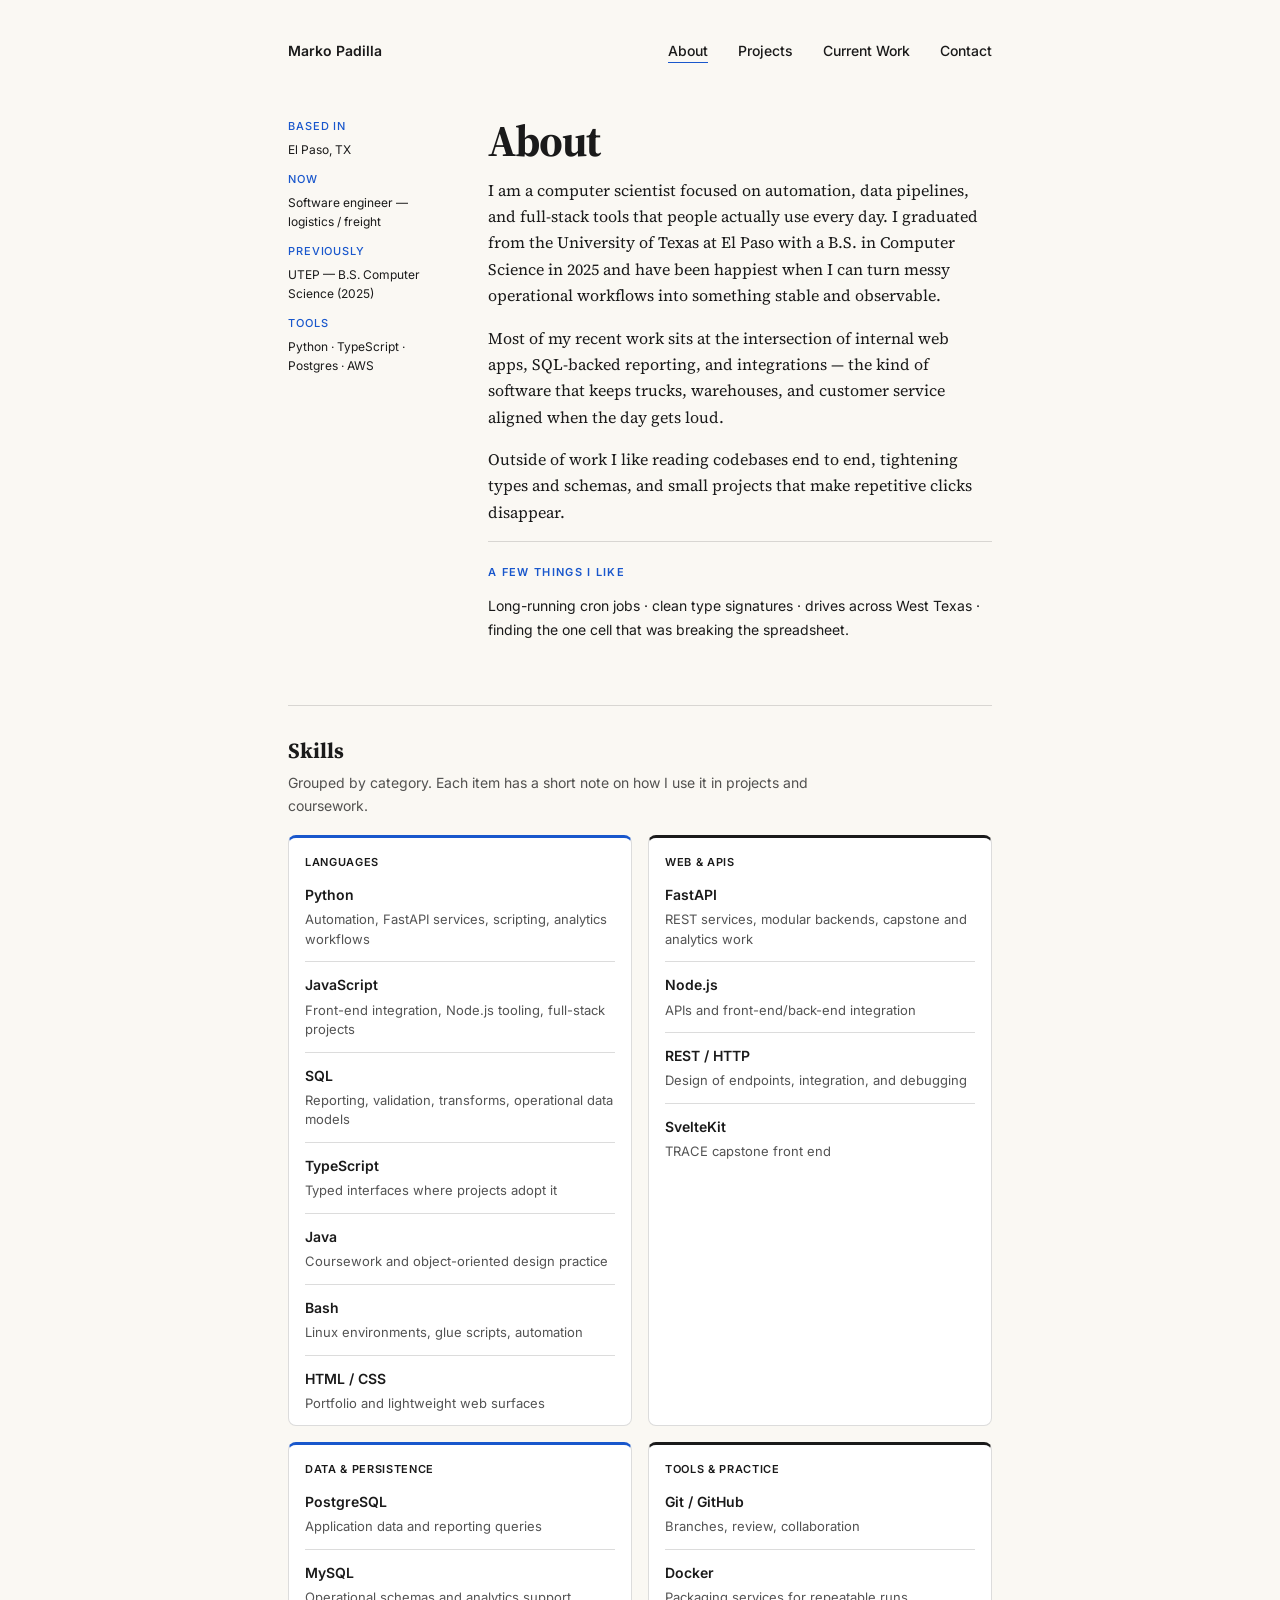
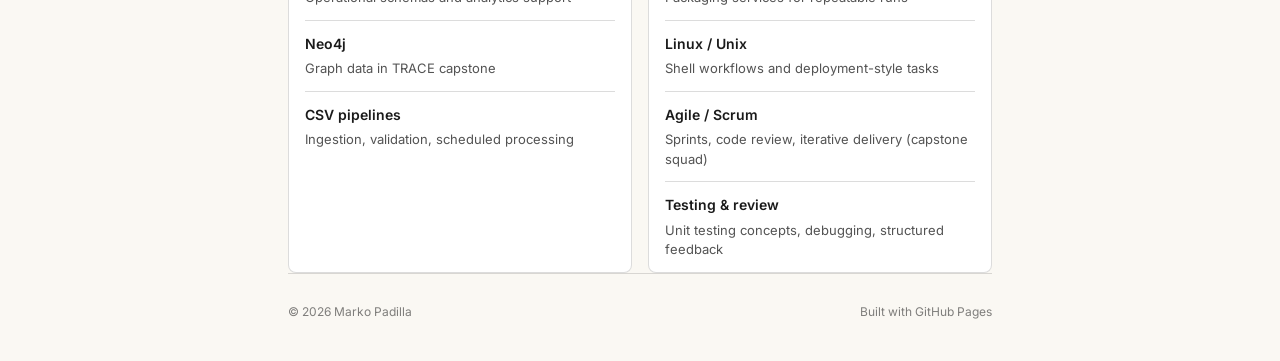
==== commit 4eb7023a: "simple header change" ====
--- a/about.html
+++ b/about.html
@@ -5,6 +5,7 @@
   <meta name="viewport" content="width=device-width, initial-scale=1.0">
   <title>About — Marko Padilla</title>
   <meta name="description" content="About Marko Padilla — software engineer, logistics operations, El Paso, Texas.">
+
   <link rel="preconnect" href="https://fonts.googleapis.com">
   <link rel="preconnect" href="https://fonts.gstatic.com" crossorigin>
   <link href="https://fonts.googleapis.com/css2?family=Inter:wght@400;500;600&family=JetBrains+Mono:wght@400;500&family=Source+Serif+4:opsz,wght@8..60,400;8..60,500;8..60,600;8..60,700&display=swap" rel="stylesheet">
@@ -16,6 +17,7 @@
     <nav class="site-nav" aria-label="Main">
       <a href="index.html" class="brand">Marko Padilla</a>
       <ul>
+        <!-- aria-current helps screen readers on the active page -->
         <li><a href="about.html" class="active" aria-current="page">About</a></li>
         <li><a href="projects.html">Projects</a></li>
         <li><a href="current.html">Current Work</a></li>
@@ -23,8 +25,9 @@
       </ul>
     </nav>
 
+    <!-- Two columns: sidebar facts + main prose (no photo, per design) -->
     <div class="about-grid">
-      <aside class="about-sidebar">
+      <aside class="about-sidebar" aria-label="Quick facts">
         <div class="meta-block">
           <div class="meta-label">Based in</div>
           <div class="meta-value">El Paso, TX</div>
@@ -40,8 +43,8 @@
         </div>
       </aside>
 
-      <section>
-        <h1 class="page-title">About</h1>
+      <section aria-labelledby="about-title">
+        <h1 class="page-title" id="about-title">About</h1>
 
         <div class="prose">
           <p>
@@ -62,6 +65,7 @@
             small projects that make repetitive clicks disappear.
           </p>
 
+          <!-- Personal aside: single line, middot-separated -->
           <div class="prose-footer">
             <span class="eyebrow">A few things I like</span>
             <p>Long-running cron jobs · clean type signatures · drives across West Texas · finding the one cell that was breaking the spreadsheet.</p>
@@ -70,6 +74,7 @@
       </section>
     </div>
 
+    <!-- Skills grid: four cards; each .skill-card--* picks a top accent in CSS -->
     <section class="skills-section" id="skills" aria-labelledby="skills-heading">
       <h2 id="skills-heading">Skills</h2>
       <p class="skills-intro">
@@ -77,6 +82,7 @@
       </p>
 
       <div class="skills-grid">
+        <!-- Card 1: languages -->
         <article class="skill-card skill-card--lang">
           <h3 class="skill-card-heading">Languages</h3>
           <ul class="skill-items">
@@ -111,6 +117,7 @@
           </ul>
         </article>
 
+        <!-- Card 2: web & APIs -->
         <article class="skill-card skill-card--web">
           <h3 class="skill-card-heading">Web &amp; APIs</h3>
           <ul class="skill-items">
@@ -133,6 +140,7 @@
           </ul>
         </article>
 
+        <!-- Card 3: data -->
         <article class="skill-card skill-card--data">
           <h3 class="skill-card-heading">Data &amp; persistence</h3>
           <ul class="skill-items">
@@ -155,6 +163,7 @@
           </ul>
         </article>
 
+        <!-- Card 4: tools & practice -->
         <article class="skill-card skill-card--tools">
           <h3 class="skill-card-heading">Tools &amp; practice</h3>
           <ul class="skill-items">
--- a/styles.css
+++ b/styles.css
@@ -1,23 +1,38 @@
-/* ============================================
-   Marko Padilla — Portfolio
-   Palette: #FAF8F3, #1A1A1A, #1957CC
-   ============================================ */
-
+/* =============================================================================
+   Marko Padilla — portfolio stylesheet
+   
+   Single file for all pages (index, about, projects, current, contact).
+   Palette: background #FAF8F3, text #1A1A1A, accent blue #1957CC.
+   
+   Layout note: body + main.container use a column flexbox with min-height
+   100dvh; .site-footer has margin-top: auto so the footer sits at the bottom
+   of the viewport when content is short. See "Layout" and "Site footer".
+   ============================================================================= */
+
+/* -----------------------------------------------------------------------------
+   Design tokens — change here to retone the whole site
+   ----------------------------------------------------------------------------- */
 :root {
+  /* Core palette */
   --bg: #faf8f3;
   --text: #1a1a1a;
   --accent: #1957cc;
 
+  /* Derived text + borders (keep contrast on cream background) */
   --text-muted: rgba(26, 26, 26, 0.75);
   --text-dim: rgba(26, 26, 26, 0.55);
   --rule: rgba(26, 26, 26, 0.15);
   --surface: #ffffff;
 
+  /* Font stacks (loaded in each HTML file from Google Fonts) */
   --font-serif: "Source Serif 4", "Source Serif Pro", Georgia, "Times New Roman", serif;
   --font-sans: Inter, -apple-system, BlinkMacSystemFont, system-ui, "Segoe UI", Roboto, sans-serif;
   --font-mono: "JetBrains Mono", ui-monospace, "SF Mono", Menlo, Consolas, monospace;
 }
 
+/* -----------------------------------------------------------------------------
+   Global reset — border-box sizing; strip default margins (we set per block)
+   ----------------------------------------------------------------------------- */
 *,
 *::before,
 *::after {
@@ -29,10 +44,13 @@
   padding: 0;
 }
 
+/* Smooth anchor scrolling; min-height helps percentage sizing in old engines */
 html {
   scroll-behavior: smooth;
-}
-
+  min-height: 100%;
+}
+
+/* Base typography + sticky-footer column: body fills at least the viewport */
 body {
   font-family: var(--font-sans);
   background: var(--bg);
@@ -41,26 +59,43 @@
   -moz-osx-font-smoothing: grayscale;
   line-height: 1.6;
   font-size: 16px;
-}
-
+  min-height: 100%;
+  min-height: 100dvh;
+  display: flex;
+  flex-direction: column;
+}
+
+/* Default links inherit body color; accent links use .link-accent */
 a {
   color: inherit;
   text-decoration: none;
 }
 
+/* Remove bullets globally; .now-block ul etc. opt back in where needed */
 ul {
   list-style: none;
 }
 
-/* ---------- Layout ---------- */
+/* ---------- Layout ----------------------------------------------------------
+   main.container wraps each page. Flex column + min-height pins footer down.
+   -------------------------------------------------------------------------- */
 
 .container {
+  flex: 1 1 auto;
+  display: flex;
+  flex-direction: column;
+  width: 100%;
   max-width: 760px;
   margin: 0 auto;
-  padding: 40px 28px 88px;
-}
-
-/* ---------- Navigation ---------- */
+  padding: 40px 28px 40px;
+  min-height: 100vh;
+  min-height: 100dvh;
+  box-sizing: border-box;
+}
+
+/* ---------- Navigation ----------------------------------------------------
+   Top bar: brand left, links right. .active = current page (set in HTML).
+   -------------------------------------------------------------------------- */
 
 .site-nav {
   display: flex;
@@ -94,7 +129,10 @@
   padding-bottom: 3px;
 }
 
-/* ---------- Typography ---------- */
+/* ---------- Typography ------------------------------------------------------
+   .display = home hero name; .page-title = inner page H1; .eyebrow = small caps
+   labels; .lead = serif intro paragraphs; .subtitle = projects blurb.
+   -------------------------------------------------------------------------- */
 
 h1.display {
   font-family: var(--font-serif);
@@ -152,7 +190,7 @@
   line-height: 1.6;
 }
 
-/* ---------- Buttons & inline links ---------- */
+/* ---------- Buttons & inline links ---------------------------------------- */
 
 .btn {
   display: inline-flex;
@@ -195,7 +233,7 @@
   opacity: 0.7;
 }
 
-/* ---------- Section divider ---------- */
+/* ---------- Section divider (home: rule above featured project) ----------- */
 
 .section-divider {
   margin-top: 56px;
@@ -210,7 +248,9 @@
   margin-bottom: 18px;
 }
 
-/* ---------- Featured project (home) ---------- */
+/* ---------- Featured project (home only) ----------------------------------
+   Grid: title + copy left, year right, baseline-aligned.
+   -------------------------------------------------------------------------- */
 
 .featured-project {
   display: grid;
@@ -264,7 +304,10 @@
   white-space: nowrap;
 }
 
-/* ---------- Projects page ---------- */
+/* ---------- Projects page -------------------------------------------------
+   Filters toggle .active; rows use data-category + .is-hidden (see JS).
+   .project may be <a> or <div>; both use the same grid.
+   -------------------------------------------------------------------------- */
 
 .filter-row {
   display: flex;
@@ -313,6 +356,7 @@
   background: rgba(26, 26, 26, 0.025);
 }
 
+/* Applied by projects.html filter script when category does not match */
 .project.is-hidden {
   display: none;
 }
@@ -355,7 +399,9 @@
   color: var(--text-dim);
 }
 
-/* ---------- About page ---------- */
+/* ---------- About page ----------------------------------------------------
+   Two columns: narrow sidebar meta, wide prose. No photo (per site owner).
+   -------------------------------------------------------------------------- */
 
 .about-grid {
   display: grid;
@@ -363,6 +409,7 @@
   gap: 40px;
 }
 
+/* Reserved if you add a headshot later */
 .about-sidebar img {
   width: 100%;
   aspect-ratio: 1;
@@ -412,7 +459,9 @@
   color: var(--text);
 }
 
-/* ---------- Skills (restored grid) ---------- */
+/* ---------- Skills section (about.html) -----------------------------------
+   Four cards; --card-accent colors the top stripe (accent vs text rotation).
+   -------------------------------------------------------------------------- */
 
 .skills-section {
   margin-top: 64px;
@@ -509,7 +558,9 @@
   font-family: var(--font-sans);
 }
 
-/* ---------- Now / current work page ---------- */
+/* ---------- Current work page (current.html) ------------------------------
+   "Now" style: callout, two-column grids, small meta footer line.
+   -------------------------------------------------------------------------- */
 
 .status-callout {
   display: flex;
@@ -577,6 +628,7 @@
   color: var(--accent);
 }
 
+/* Small layout helpers used only on current.html */
 .now-updated {
   display: block;
   margin-bottom: 28px;
@@ -591,7 +643,9 @@
   margin: 14px 0 36px;
 }
 
-/* ---------- Contact page ---------- */
+/* ---------- Contact page --------------------------------------------------
+   Label/value grid + blue availability strip (inverted button).
+   -------------------------------------------------------------------------- */
 
 .contact-grid {
   display: grid;
@@ -652,16 +706,20 @@
   opacity: 0.92;
 }
 
-/* ---------- Site footer ---------- */
+/* ---------- Site footer ---------------------------------------------------
+   margin-top: auto consumes free space in .container flex column = sticky foot
+   -------------------------------------------------------------------------- */
 
 .site-footer {
-  margin-top: 72px;
-  padding-top: 24px;
-  border-top: 0.5px solid var(--rule);
+  margin-top: auto;
+  padding-top: 28px;
+  border-top: 1px solid var(--rule);
   display: flex;
   flex-wrap: wrap;
   justify-content: space-between;
+  align-items: center;
   gap: 12px 20px;
+  font-family: var(--font-sans);
   font-size: 12px;
   color: var(--text-dim);
 }
@@ -670,7 +728,18 @@
   margin: 0;
 }
 
-/* ---------- Responsive ---------- */
+/*
+ * projects.html places an inline <script> after the footer inside <main>.
+ * display:none removes it from the flex layout (script would otherwise sit
+ * as a flex item below the footer). The script still runs when parsed.
+ */
+main.container > script {
+  display: none;
+}
+
+/* ---------- Responsive ----------------------------------------------------
+   Breakpoint ~640px: stack grids, shrink display type, stack availability CTA
+   -------------------------------------------------------------------------- */
 
 @media (max-width: 640px) {
   .container {
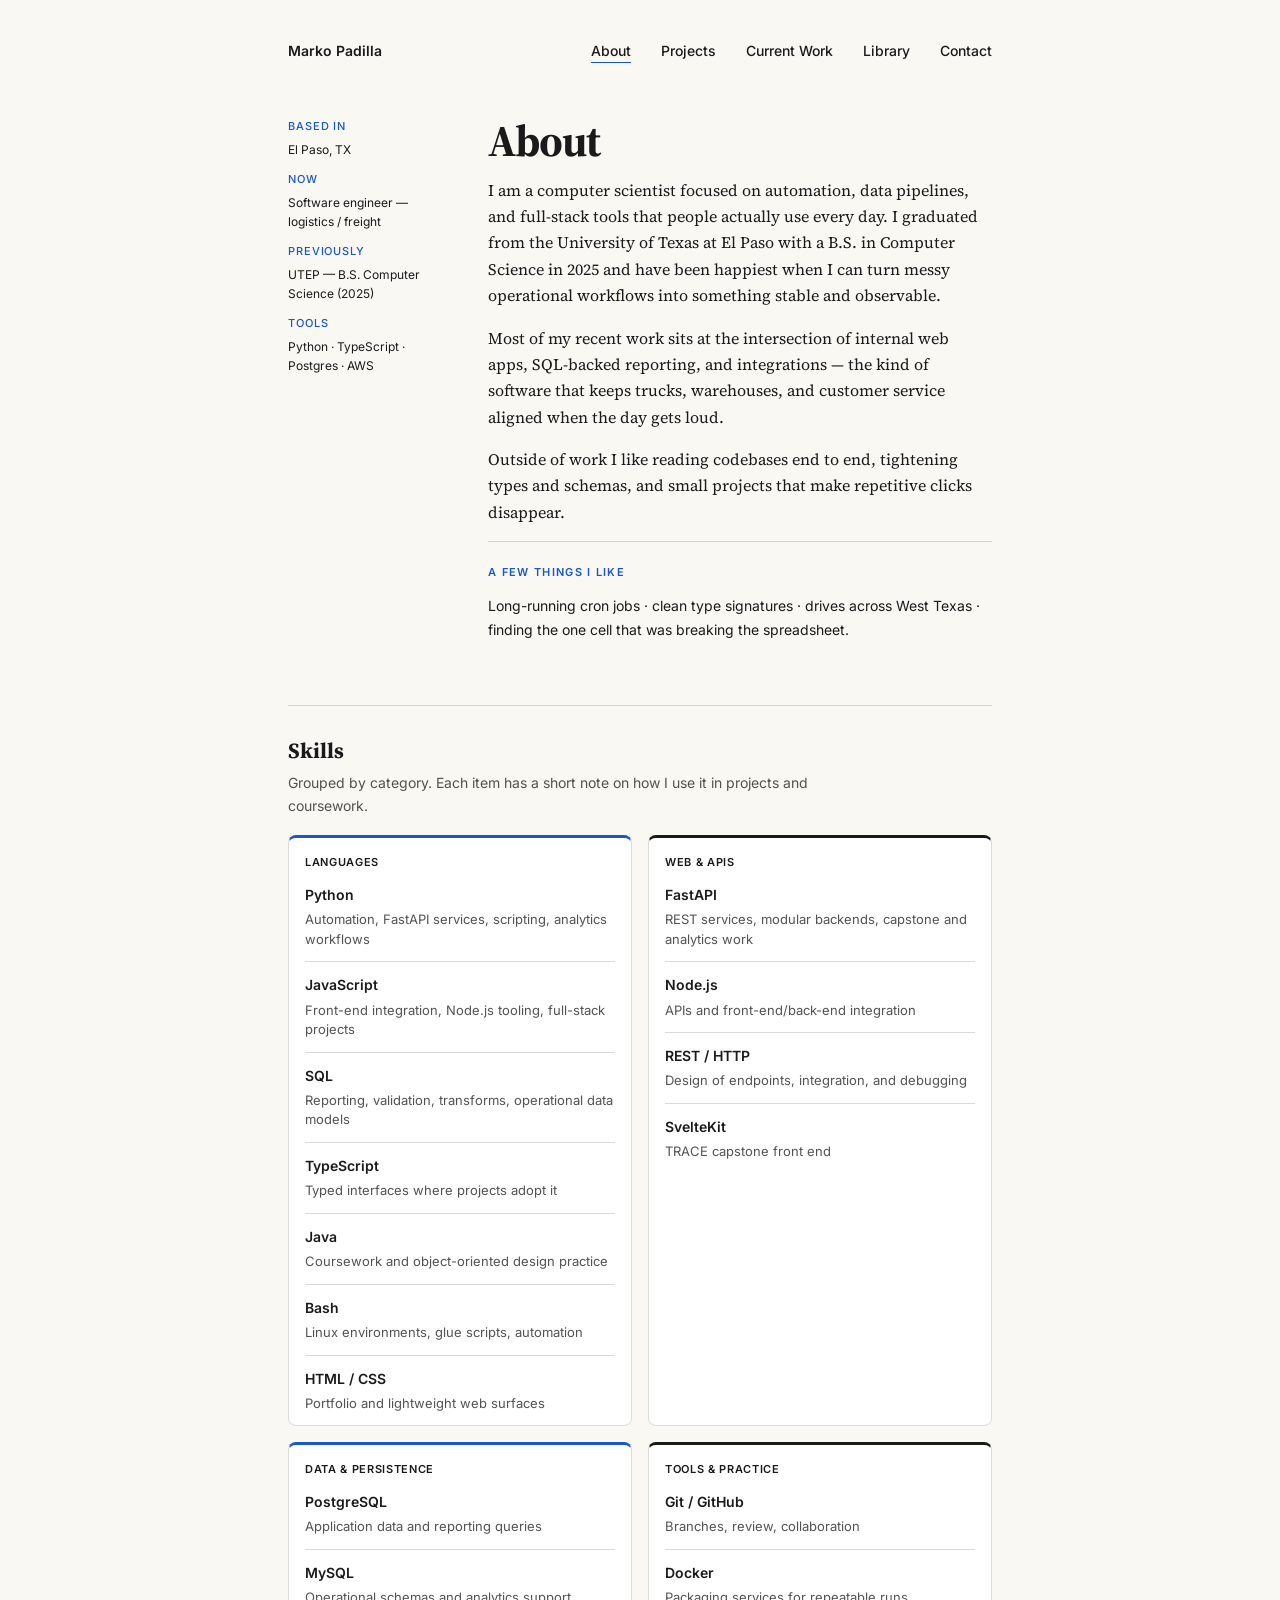
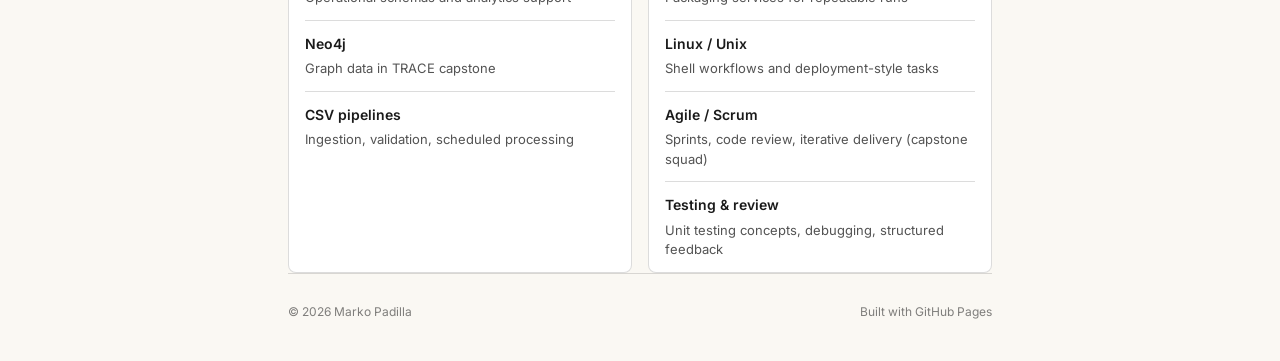
==== commit 50ffce8a: "simple header change" ====
--- a/about.html
+++ b/about.html
@@ -21,6 +21,7 @@
         <li><a href="about.html" class="active" aria-current="page">About</a></li>
         <li><a href="projects.html">Projects</a></li>
         <li><a href="current.html">Current Work</a></li>
+        <li><a href="library.html">Library</a></li>
         <li><a href="contact.html">Contact</a></li>
       </ul>
     </nav>
--- a/styles.css
+++ b/styles.css
@@ -706,6 +706,241 @@
   opacity: 0.92;
 }
 
+/* ---------- Library page (library.html) -----------------------------------
+   Sections: now reading, bookshelf, learning links, notes list. Reuses .eyebrow,
+   .section-head, .link-accent from shared styles.
+   -------------------------------------------------------------------------- */
+
+.library-section {
+  margin-top: 36px;
+  padding-top: 28px;
+  border-top: 1px solid var(--rule);
+}
+
+.library-section.first {
+  margin-top: 32px;
+  padding-top: 0;
+  border-top: none;
+}
+
+.library-section .eyebrow {
+  margin-bottom: 18px;
+}
+
+/* Short gray line under section eyebrow (Bookshelf / Learning) */
+.section-sub {
+  font-size: 13px;
+  color: var(--text-muted);
+  margin: -10px 0 16px;
+  line-height: 1.5;
+}
+
+/* --- Now reading: in-progress books --- */
+
+.now-reading-item {
+  margin-bottom: 24px;
+}
+
+.now-reading-item:last-child {
+  margin-bottom: 0;
+}
+
+.now-reading-item h3 {
+  font-family: var(--font-serif);
+  font-size: clamp(1.05rem, 2.5vw, 1.25rem);
+  font-weight: 700;
+  line-height: 1.2;
+  margin-bottom: 4px;
+  color: var(--text);
+}
+
+.book-meta {
+  font-size: 13px;
+  color: var(--text-muted);
+  margin-bottom: 6px;
+}
+
+.book-note {
+  font-family: var(--font-serif);
+  font-style: italic;
+  font-size: 15px;
+  line-height: 1.55;
+  max-width: 540px;
+  color: var(--text);
+}
+
+/* --- Bookshelf: finished books, year in first column --- */
+
+.shelf-list {
+  border-top: 1px solid var(--rule);
+}
+
+.shelf-row {
+  display: grid;
+  grid-template-columns: 60px 1fr;
+  gap: 16px;
+  padding: 16px 0;
+  border-bottom: 1px solid var(--rule);
+  align-items: baseline;
+}
+
+.shelf-row:last-child {
+  border-bottom: none;
+}
+
+.shelf-year {
+  font-family: var(--font-mono);
+  font-size: 12px;
+  color: var(--accent);
+}
+
+.shelf-title {
+  font-family: var(--font-serif);
+  font-size: 17px;
+  color: var(--text);
+}
+
+.shelf-author {
+  opacity: 0.7;
+}
+
+.shelf-take {
+  font-size: 13px;
+  color: var(--text-muted);
+  margin-top: 4px;
+  line-height: 1.55;
+}
+
+/* --- Learning: external resources as rows --- */
+
+.resource-list {
+  border-top: 1px solid var(--rule);
+}
+
+.resource-row {
+  display: grid;
+  grid-template-columns: 140px 1fr;
+  gap: 18px;
+  padding: 16px 0;
+  border-bottom: 1px solid var(--rule);
+  align-items: baseline;
+  transition: background 0.15s;
+  color: inherit;
+}
+
+.resource-row:last-child {
+  border-bottom: none;
+}
+
+.resource-row:hover {
+  background: rgba(26, 26, 26, 0.025);
+}
+
+.resource-row:hover .resource-name {
+  color: var(--accent);
+}
+
+.resource-name {
+  font-family: var(--font-serif);
+  font-size: 17px;
+  font-weight: 600;
+  color: var(--text);
+  transition: color 0.15s;
+}
+
+.resource-desc {
+  font-size: 13px;
+  color: var(--text-muted);
+  line-height: 1.55;
+}
+
+/* --- Notes: dated rows (set href when you add posts) --- */
+
+.notes-list {
+  border-top: 1px solid var(--rule);
+}
+
+.notes-row {
+  display: grid;
+  grid-template-columns: 70px 1fr 30px;
+  gap: 16px;
+  padding: 18px 0;
+  border-bottom: 1px solid var(--rule);
+  align-items: baseline;
+  transition: background 0.15s;
+  color: inherit;
+}
+
+.notes-row:last-child {
+  border-bottom: none;
+}
+
+.notes-row:hover {
+  background: rgba(26, 26, 26, 0.025);
+}
+
+.notes-row:hover .note-arrow {
+  transform: translateX(4px);
+}
+
+.note-date {
+  font-family: var(--font-mono);
+  font-size: 11px;
+  color: var(--text-dim);
+  text-transform: uppercase;
+  letter-spacing: 0.05em;
+}
+
+.note-title {
+  font-family: var(--font-serif);
+  font-size: 18px;
+  font-weight: 600;
+  color: var(--text);
+  margin-bottom: 4px;
+  line-height: 1.3;
+}
+
+.note-summary {
+  font-size: 13px;
+  color: var(--text-muted);
+  line-height: 1.55;
+}
+
+.note-summary code {
+  font-family: var(--font-mono);
+  font-size: 12px;
+  background: rgba(26, 26, 26, 0.06);
+  padding: 1px 6px;
+  border-radius: 3px;
+  color: var(--text);
+}
+
+.note-arrow {
+  font-family: var(--font-mono);
+  font-size: 14px;
+  color: var(--accent);
+  text-align: right;
+  transition: transform 0.15s;
+}
+
+/* Page-local meta line above global site footer */
+.library-footer {
+  border-top: 1px solid var(--rule);
+  padding-top: 18px;
+  margin-top: 40px;
+  margin-bottom: 8px;
+  font-size: 12px;
+  color: var(--text-dim);
+  display: flex;
+  justify-content: space-between;
+  flex-wrap: wrap;
+  gap: 10px;
+}
+
+.library-footer a {
+  color: var(--accent);
+}
+
 /* ---------- Site footer ---------------------------------------------------
    margin-top: auto consumes free space in .container flex column = sticky foot
    -------------------------------------------------------------------------- */
@@ -796,4 +1031,21 @@
     flex-wrap: wrap;
     gap: 16px;
   }
-}
+
+  /* Library: stack year / name / date columns on small screens */
+  .shelf-row,
+  .resource-row,
+  .notes-row {
+    grid-template-columns: 1fr;
+    gap: 6px;
+  }
+
+  .notes-row .note-arrow {
+    display: none;
+  }
+
+  .library-footer {
+    flex-direction: column;
+    gap: 6px;
+  }
+}
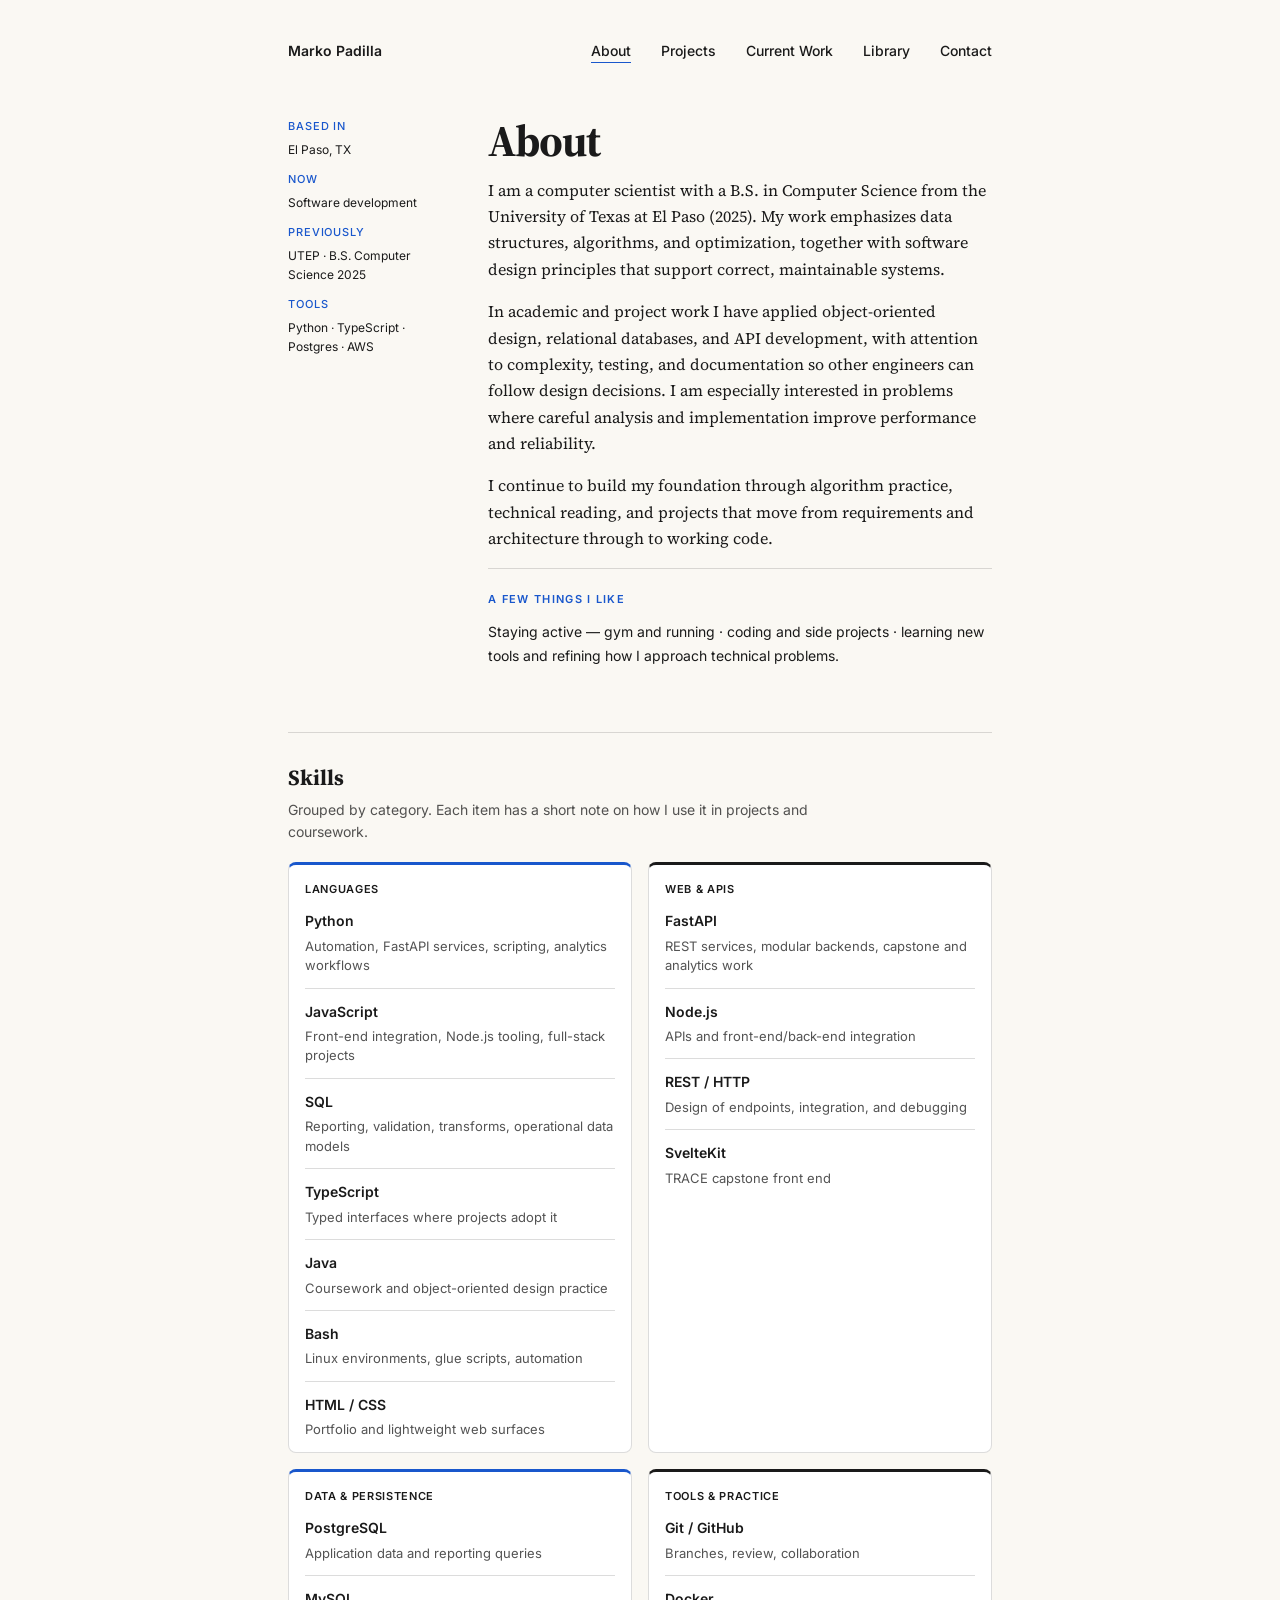
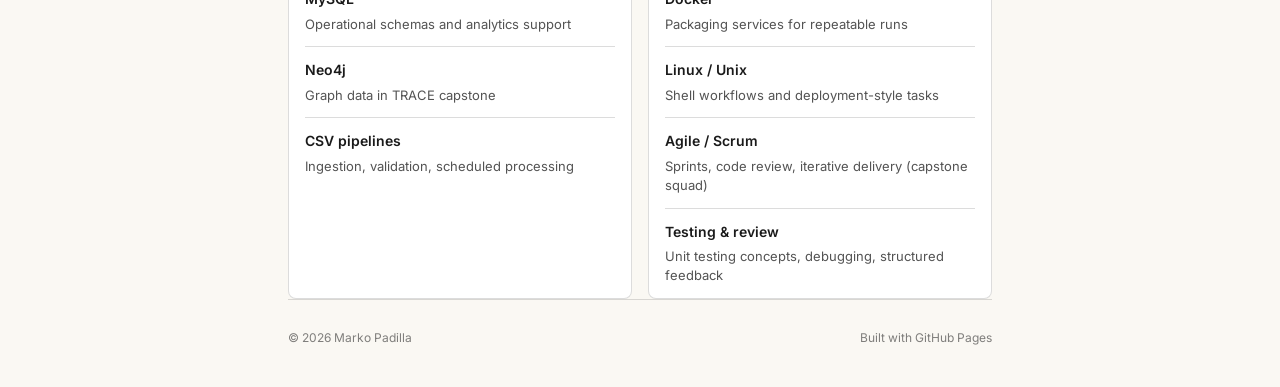
==== commit 183d4bd7: "index page updates." ====
--- a/about.html
+++ b/about.html
@@ -4,7 +4,7 @@
   <meta charset="UTF-8">
   <meta name="viewport" content="width=device-width, initial-scale=1.0">
   <title>About — Marko Padilla</title>
-  <meta name="description" content="About Marko Padilla — software engineer, logistics operations, El Paso, Texas.">
+  <meta name="description" content="About Marko Padilla — computer science graduate, software development, El Paso, Texas.">
 
   <link rel="preconnect" href="https://fonts.googleapis.com">
   <link rel="preconnect" href="https://fonts.gstatic.com" crossorigin>
@@ -34,10 +34,10 @@
           <div class="meta-value">El Paso, TX</div>
 
           <div class="meta-label">Now</div>
-          <div class="meta-value">Software engineer — logistics / freight</div>
+          <div class="meta-value">Software development</div>
 
           <div class="meta-label">Previously</div>
-          <div class="meta-value">UTEP — B.S. Computer Science (2025)</div>
+          <div class="meta-value">UTEP · B.S. Computer Science 2025</div>
 
           <div class="meta-label">Tools</div>
           <div class="meta-value">Python · TypeScript · Postgres · AWS</div>
@@ -49,27 +49,26 @@
 
         <div class="prose">
           <p>
-            I am a computer scientist focused on automation, data pipelines, and full-stack tools that
-            people actually use every day. I graduated from the University of Texas at El Paso with a
-            B.S. in Computer Science in 2025 and have been happiest when I can turn messy operational
-            workflows into something stable and observable.
+            I am a computer scientist with a B.S. in Computer Science from the University of Texas at El Paso (2025).
+            My work emphasizes data structures, algorithms, and optimization, together with software design principles
+            that support correct, maintainable systems.
           </p>
 
           <p>
-            Most of my recent work sits at the intersection of internal web apps, SQL-backed reporting,
-            and integrations — the kind of software that keeps trucks, warehouses, and customer service
-            aligned when the day gets loud.
+            In academic and project work I have applied object-oriented design, relational databases, and API development,
+            with attention to complexity, testing, and documentation so other engineers can follow design decisions.
+            I am especially interested in problems where careful analysis and implementation improve performance and reliability.
           </p>
 
           <p>
-            Outside of work I like reading codebases end to end, tightening types and schemas, and
-            small projects that make repetitive clicks disappear.
+            I continue to build my foundation through algorithm practice, technical reading, and projects that move from
+            requirements and architecture through to working code.
           </p>
 
           <!-- Personal aside: single line, middot-separated -->
           <div class="prose-footer">
             <span class="eyebrow">A few things I like</span>
-            <p>Long-running cron jobs · clean type signatures · drives across West Texas · finding the one cell that was breaking the spreadsheet.</p>
+            <p>Staying active — gym and running · coding and side projects · learning new tools and refining how I approach technical problems.</p>
           </div>
         </div>
       </section>
--- a/styles.css
+++ b/styles.css
@@ -249,13 +249,13 @@
 }
 
 /* ---------- Featured project (home only) ----------------------------------
-   Grid: title + copy left, year right, baseline-aligned.
+   Grid: index number (same style as projects) | title + copy | year, baseline.
    -------------------------------------------------------------------------- */
 
 .featured-project {
   display: grid;
-  grid-template-columns: 1fr auto;
-  gap: 20px 28px;
+  grid-template-columns: 40px 1fr auto;
+  gap: 18px 24px;
   align-items: baseline;
 }
 
@@ -399,6 +399,46 @@
   color: var(--text-dim);
 }
 
+/* Rows with screenshot galleries (e.g. Blueprint) */
+.project--with-gallery {
+  align-items: start;
+}
+
+.project--with-gallery .project-meta {
+  padding-top: 4px;
+}
+
+.project-main {
+  min-width: 0;
+}
+
+.project-gallery {
+  display: flex;
+  flex-direction: column;
+  gap: 14px;
+  margin-top: 16px;
+}
+
+.project-gallery figure {
+  margin: 0;
+}
+
+.project-gallery img {
+  width: 100%;
+  height: auto;
+  display: block;
+  border-radius: 8px;
+  border: 0.5px solid var(--rule);
+}
+
+.project-gallery figcaption {
+  font-size: 11px;
+  color: var(--text-dim);
+  margin-top: 6px;
+  line-height: 1.4;
+  font-family: var(--font-sans);
+}
+
 /* ---------- About page ----------------------------------------------------
    Two columns: narrow sidebar meta, wide prose. No photo (per site owner).
    -------------------------------------------------------------------------- */
@@ -1005,7 +1045,29 @@
     font-size: 1.05rem;
   }
 
-  .featured-project,
+  .featured-project {
+    grid-template-columns: 28px 1fr;
+    gap: 14px 16px;
+  }
+
+  .featured-project .project-num {
+    grid-column: 1;
+    grid-row: 1;
+    align-self: start;
+    padding-top: 0.2rem;
+  }
+
+  .featured-project > div {
+    grid-column: 2;
+    grid-row: 1;
+  }
+
+  .featured-project .year {
+    grid-column: 2;
+    grid-row: 2;
+    justify-self: end;
+  }
+
   .about-grid,
   .now-grid,
   .contact-grid {
